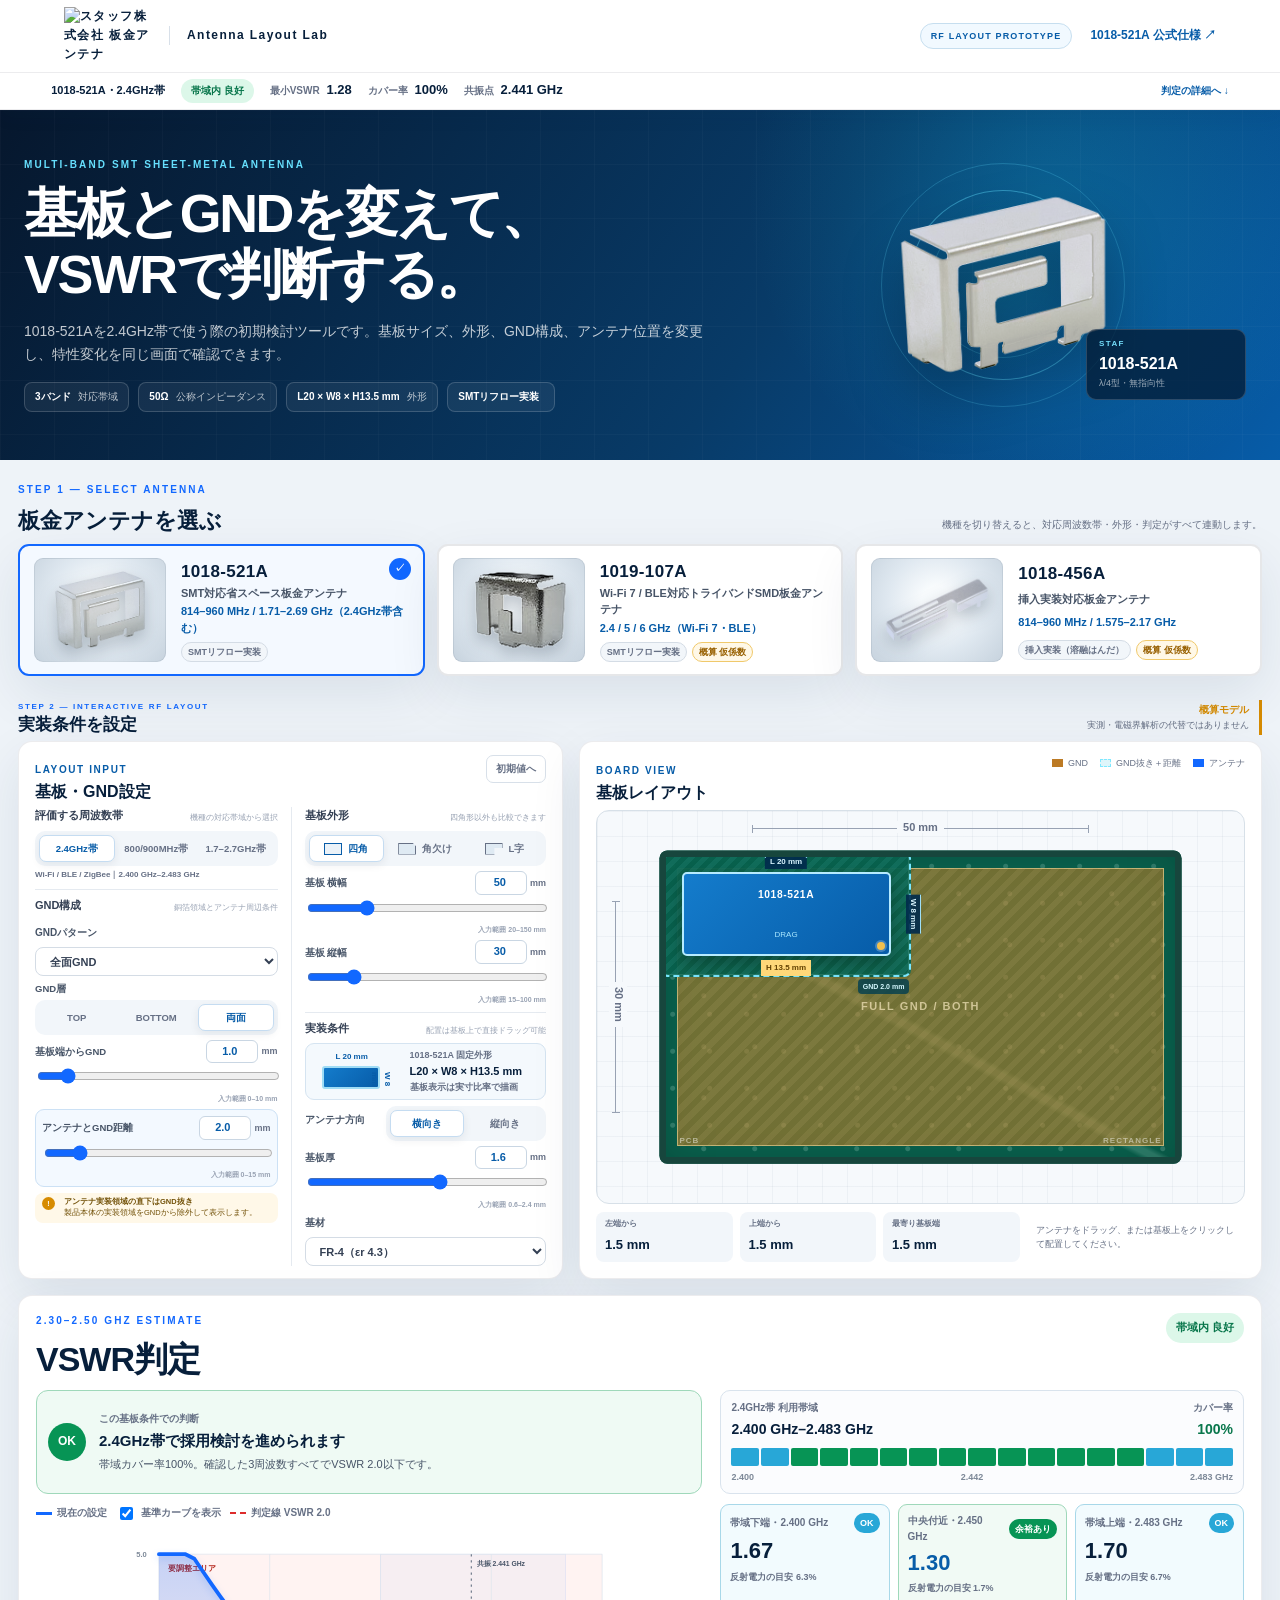
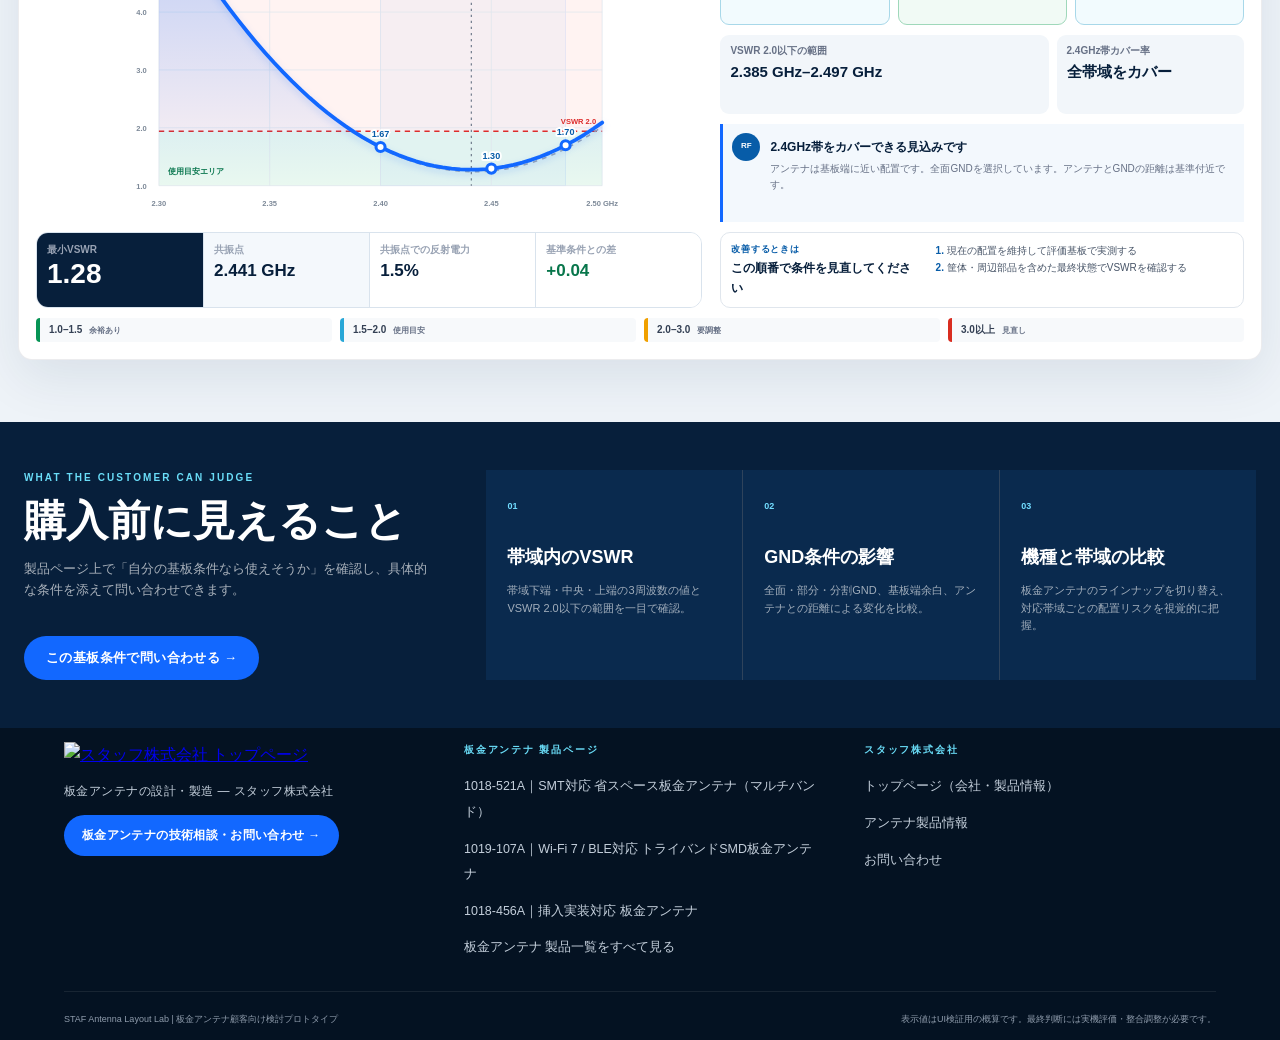
==== index.html @ b52bb272 "Initial commit: STAF Antenna Layout Lab 板金アンテナ顧客向けVSWR検討プロトタイプ（静的HTML/CSS/JS）。 基板・GND・配置条件に連動するVSWR概" ====
<!doctype html>
<html lang="ja">
<head>
  <meta charset="utf-8">
  <meta name="viewport" content="width=device-width, initial-scale=1">
  <meta name="description" content="スタッフ株式会社の板金アンテナを基板・GND・配置条件から検討する顧客向けWebプロトタイプ">
  <title>STAF Antenna Layout Lab | 板金アンテナ使用可否検討ツール</title>
  <link rel="preconnect" href="https://www.staf.co.jp">
  <link rel="stylesheet" href="styles.css?v=260615-1">
</head>
<body>
  <header class="topbar">
    <a class="brand" href="https://www.staf.co.jp/" target="_blank" rel="noopener">
      <img src="https://www.staf.co.jp/dcms_media/image/logo.png" alt="スタッフ株式会社 板金アンテナ">
      <span>Antenna Layout Lab</span>
    </a>
    <div class="topbar-actions">
      <span class="prototype-badge">RF LAYOUT PROTOTYPE</span>
      <a class="text-link" id="officialLink" href="https://www.staf.co.jp/product/antenna/1018-521.html" target="_blank" rel="noopener">1018-521A 公式仕様 ↗</a>
    </div>
  </header>

  <div class="result-ticker">
    <button class="ticker-inner" id="resultTicker" type="button" aria-label="VSWR判定の詳細へ移動">
      <span class="ticker-model" id="tickerModel">1018-521A・2.4GHz帯</span>
      <span class="ticker-pill" id="tickerPill">帯域内 良好</span>
      <span class="ticker-item">最小VSWR <b id="tickerMinV">–</b></span>
      <span class="ticker-item">カバー率 <b id="tickerCov">–</b></span>
      <span class="ticker-item">共振点 <b id="tickerF0">–</b></span>
      <span class="ticker-jump">判定の詳細へ ↓</span>
    </button>
  </div>

  <main>
    <section class="product-hero">
      <div class="hero-copy">
        <p class="eyebrow" id="heroCategory">MULTI-BAND SMT SHEET-METAL ANTENNA</p>
        <h1>基板とGNDを変えて、<br>VSWRで判断する。</h1>
        <p class="hero-lead" id="heroLead">
          板金アンテナを自社基板で使う際の初期検討ツールです。
          基板サイズ、外形、GND構成、アンテナ位置を変更し、特性変化を同じ画面で確認できます。
        </p>
        <div class="hero-specs" id="heroSpecs"></div>
      </div>
      <div class="product-visual">
        <div class="frequency-ring" aria-hidden="true">
          <span id="ringValue">2.4</span>
          <small id="ringUnit">GHz</small>
        </div>
        <img id="heroImage" src="https://www.staf.co.jp/dcms_media/image/241111_1018-521A_%E8%83%8C%E6%99%AF%E6%8A%9C%E3%81%8D.png" alt="板金アンテナ製品画像">
        <div class="product-caption">
          <span>STAF</span>
          <strong id="captionModel">1018-521A</strong>
          <small id="captionForm">λ/4型・無指向性</small>
        </div>
      </div>
    </section>

    <section class="lab-section">
      <div class="model-select-block">
        <div class="model-select-heading">
          <div>
            <p class="eyebrow">STEP 1 — SELECT ANTENNA</p>
            <h2>板金アンテナを選ぶ</h2>
          </div>
          <p class="model-select-note">機種を切り替えると、対応周波数帯・外形・判定がすべて連動します。</p>
        </div>
        <div class="model-cards" id="modelCards"></div>
      </div>

      <div class="lab-heading">
        <div>
          <p class="eyebrow">STEP 2 — INTERACTIVE RF LAYOUT</p>
          <h2>実装条件を設定</h2>
        </div>
        <div class="model-note">
          <strong>概算モデル</strong>
          <span>実測・電磁界解析の代替ではありません</span>
        </div>
      </div>

      <div class="lab-grid">
        <aside class="settings-panel">
          <div class="panel-title">
            <div>
              <span>LAYOUT INPUT</span>
              <h3>基板・GND設定</h3>
            </div>
            <button class="reset-button" id="resetButton" type="button">初期値へ</button>
          </div>

          <div class="settings-cols">
          <div class="settings-col">
          <section class="setting-group">
            <div class="setting-label">
              <span>評価する周波数帯</span>
              <small>機種の対応帯域から選択</small>
            </div>
            <div class="band-options" id="bandSelect"></div>
            <p class="band-use" id="bandUse"></p>
          </section>

          <section class="setting-group">
            <div class="setting-label">
              <span>GND構成</span>
              <small>銅箔領域とアンテナ周辺条件</small>
            </div>

            <div class="range-pair">
              <label class="select-field">
                <span>GNDパターン</span>
                <select id="gndMode">
                  <option value="full">全面GND</option>
                  <option value="partial">部分GND</option>
                  <option value="split">分割GND</option>
                </select>
              </label>

              <div class="gnd-layer-field">
                <span>GND層</span>
                <div class="segmented">
                  <label><input type="radio" name="gndLayer" value="top"><span>TOP</span></label>
                  <label><input type="radio" name="gndLayer" value="bottom"><span>BOTTOM</span></label>
                  <label><input type="radio" name="gndLayer" value="both" checked><span>両面</span></label>
                </div>
              </div>
            </div>

            <div class="range-pair">
              <label class="range-field">
                <span>基板端からGND <span class="num-box"><input id="gndEdgeNum" type="number" min="0" max="10" step="0.5" value="1.0"><i>mm</i></span></span>
                <input id="gndEdge" type="range" min="0" max="10" step="0.5" value="1">
                <small class="range-limits">入力範囲 0–10 mm</small>
              </label>

              <label class="range-field emphasized">
                <span>アンテナとGND距離 <span class="num-box"><input id="gndGapNum" type="number" min="0" max="15" step="0.5" value="2.0"><i>mm</i></span></span>
                <input id="gndGap" type="range" min="0" max="15" step="0.5" value="2">
                <small class="range-limits">入力範囲 0–15 mm</small>
              </label>
            </div>

            <div class="fixed-rule">
              <span class="rule-mark">!</span>
              <p><b>アンテナ実装領域の直下はGND抜き</b><br>製品本体の実装領域をGNDから除外して表示します。</p>
            </div>
          </section>
          </div>

          <div class="settings-col">
          <section class="setting-group">
            <div class="setting-label">
              <span>基板外形</span>
              <small>四角形以外も比較できます</small>
            </div>
            <div class="shape-options">
              <label>
                <input type="radio" name="boardShape" value="rectangle" checked>
                <span><i class="shape-icon rectangle"></i>四角</span>
              </label>
              <label>
                <input type="radio" name="boardShape" value="chamfer">
                <span><i class="shape-icon chamfer"></i>角欠け</span>
              </label>
              <label>
                <input type="radio" name="boardShape" value="lshape">
                <span><i class="shape-icon lshape"></i>L字</span>
              </label>
            </div>

            <div class="range-pair">
              <label class="range-field">
                <span>基板 横幅 <span class="num-box"><input id="boardWidthNum" type="number" min="20" max="150" step="1" value="50"><i>mm</i></span></span>
                <input id="boardWidth" type="range" min="20" max="150" step="1" value="50">
                <small class="range-limits">入力範囲 20–150 mm</small>
              </label>
              <label class="range-field">
                <span>基板 縦幅 <span class="num-box"><input id="boardHeightNum" type="number" min="15" max="100" step="1" value="30"><i>mm</i></span></span>
                <input id="boardHeight" type="range" min="15" max="100" step="1" value="30">
                <small class="range-limits">入力範囲 15–100 mm</small>
              </label>
            </div>
          </section>

          <section class="setting-group">
            <div class="setting-label">
              <span>実装条件</span>
              <small>配置は基板上で直接ドラッグ可能</small>
            </div>

            <div class="antenna-size-card">
              <div class="size-sketch">
                <span class="size-length" id="sizeLengthLabel">L 20 mm</span>
                <i id="sizeSketchBody"></i>
                <span class="size-width" id="sizeWidthLabel">W 8 mm</span>
              </div>
              <div>
                <span id="antennaCardKicker">1018-521A 固定外形</span>
                <strong id="antennaCardDims">L20 × W8 × H13.5 mm</strong>
                <small id="antennaCardNote">基板表示は実寸比率で描画</small>
              </div>
            </div>

            <div class="control-row">
              <span>アンテナ方向</span>
              <div class="segmented compact">
                <label><input type="radio" name="orientation" value="0" checked><span>横向き</span></label>
                <label><input type="radio" name="orientation" value="90"><span>縦向き</span></label>
              </div>
            </div>

            <div class="range-pair">
              <label class="range-field">
                <span>基板厚 <span class="num-box"><input id="thicknessNum" type="number" min="0.6" max="2.4" step="0.2" value="1.6"><i>mm</i></span></span>
                <input id="thickness" type="range" min="0.6" max="2.4" step="0.2" value="1.6">
                <small class="range-limits">入力範囲 0.6–2.4 mm</small>
              </label>

              <label class="select-field">
                <span>基材</span>
                <select id="material">
                  <option value="fr4">FR-4（εr 4.3）</option>
                  <option value="lowloss">低損失材（εr 3.5）</option>
                  <option value="highk">高誘電率材（εr 4.8）</option>
                </select>
              </label>
            </div>
          </section>
          </div>
          </div>
        </aside>

        <section class="board-panel">
          <div class="board-panel-header">
            <div>
              <span class="panel-kicker">BOARD VIEW</span>
              <h3>基板レイアウト</h3>
            </div>
            <div class="view-legend">
              <span><i class="legend-gnd"></i>GND</span>
              <span><i class="legend-keepout"></i>GND抜き＋距離</span>
              <span><i class="legend-ant"></i>アンテナ</span>
            </div>
          </div>

          <div class="pcb-canvas" id="pcbCanvas">
            <div class="dimension dimension-width">
              <span id="widthDimension">50 mm</span>
            </div>
            <div class="dimension dimension-height">
              <span id="heightDimension">30 mm</span>
            </div>
            <div class="pcb-board shape-rectangle" id="pcbBoard">
              <div class="pcb-traces" aria-hidden="true"></div>
              <div class="gnd-plane mode-full" id="gndPlane">
                <span>GND / BOTH LAYERS</span>
              </div>
              <div class="antenna-keepout" id="antennaKeepout">
                <span id="gapLabel">GND 2.0 mm</span>
              </div>
              <button class="sheet-antenna" id="antennaBlock" type="button" aria-label="板金アンテナ。ドラッグして配置を変更できます">
                <span class="antenna-body" id="antennaBodyLabel">1018-521A</span>
                <i class="feed-pin"></i>
                <small>DRAG</small>
                <span class="antenna-dimension dimension-l" id="antennaLengthLabel">L 20 mm</span>
                <span class="antenna-dimension dimension-w" id="antennaWidthLabel">W 8 mm</span>
                <span class="antenna-height-label" id="antennaHeightLabel">H 13.5 mm</span>
              </button>
              <span class="board-origin">PCB</span>
              <span class="board-shape-label" id="boardShapeLabel">RECTANGLE</span>
            </div>
          </div>

          <div class="position-readout">
            <div>
              <span>左端から</span>
              <strong id="positionX">2.5 mm</strong>
            </div>
            <div>
              <span>上端から</span>
              <strong id="positionY">2.0 mm</strong>
            </div>
            <div>
              <span>最寄り基板端</span>
              <strong id="nearestEdge">2.0 mm</strong>
            </div>
            <p>アンテナをドラッグ、または基板上をクリックして配置してください。</p>
          </div>
        </section>

        <section class="vswr-panel">
          <div class="vswr-header">
            <div>
              <p class="eyebrow" id="chartRangeEyebrow">2.30–2.50 GHZ ESTIMATE</p>
              <h2>VSWR判定</h2>
            </div>
            <span class="status-pill" id="riskPill">良好</span>
          </div>

          <div class="customer-verdict good" id="customerVerdict">
            <span class="verdict-icon" id="verdictIcon">OK</span>
            <div>
              <span class="verdict-label">この基板条件での判断</span>
              <strong id="verdictTitle">採用検討を進められます</strong>
              <p id="verdictSummary">帯域全体でVSWR 2.0以下となる見込みです。</p>
            </div>
          </div>

          <div class="decision-scale" aria-label="VSWRの判断目安">
            <div class="ideal"><strong>1.0–1.5</strong><span>余裕あり</span></div>
            <div class="pass"><strong>1.5–2.0</strong><span>使用目安</span></div>
            <div class="adjust"><strong>2.0–3.0</strong><span>要調整</span></div>
            <div class="poor"><strong>3.0以上</strong><span>見直し</span></div>
          </div>

          <div class="vswr-hero-metric">
            <div>
              <span>最小VSWR</span>
              <strong id="minVswr">1.28</strong>
            </div>
            <div class="resonance">
              <span>共振点</span>
              <strong id="resonanceFrequency">2.442 GHz</strong>
            </div>
            <div class="reflected">
              <span>共振点での反射電力</span>
              <strong id="reflectedPower">1.5%</strong>
            </div>
            <div class="baseline-delta">
              <span>基準条件との差</span>
              <strong id="baselineDelta">+0.04</strong>
            </div>
          </div>

          <div class="chart-block">
          <div class="chart-key">
            <span><i class="current-curve"></i>現在の設定</span>
            <label><input id="showBaseline" type="checkbox" checked>基準カーブを表示</label>
            <span><i class="limit-line"></i>判定線 VSWR 2.0</span>
          </div>

          <svg class="vswr-chart" id="vswrChart" viewBox="0 0 700 390" role="img" aria-label="選択した周波数帯のVSWR概算グラフ">
            <defs>
              <linearGradient id="vswrFill" x1="0" y1="0" x2="0" y2="1">
                <stop offset="0%" stop-color="#1268ff" stop-opacity=".24"/>
                <stop offset="100%" stop-color="#1268ff" stop-opacity="0"/>
              </linearGradient>
            </defs>
            <rect class="fail-zone" x="72" y="36" width="586" height="234"></rect>
            <rect class="pass-zone" x="72" y="270" width="586" height="72"></rect>
            <rect class="wifi-band-zone" id="wifiBandZone" x="365" y="36" width="244" height="306"></rect>
            <g class="chart-grid" id="chartGrid"></g>
            <line class="threshold-line" x1="72" y1="270" x2="658" y2="270"></line>
            <text class="threshold-label" x="650" y="260" text-anchor="end">VSWR 2.0</text>
            <text class="zone-label fail-label" x="84" y="58">要調整エリア</text>
            <text class="zone-label pass-label" x="84" y="327">使用目安エリア</text>
            <line id="resonanceLine" class="resonance-line" x1="0" y1="36" x2="0" y2="342"></line>
            <text id="resonanceChartLabel" class="resonance-chart-label" x="0" y="52">共振点</text>
            <path id="baselinePath" class="baseline-path"></path>
            <path id="vswrArea" class="vswr-area"></path>
            <path id="vswrPath" class="vswr-path"></path>
            <g id="chartPoints"></g>
            <g id="chartPointLabels"></g>
            <g id="axisLabels"></g>
          </svg>
          </div>

          <div class="band-coverage-visual">
            <div class="band-coverage-heading">
              <div>
                <span id="bandRangeKicker">利用帯域</span>
                <strong id="bandRangeText">2.400–2.4835 GHz</strong>
              </div>
              <div class="coverage-score">
                <span>カバー率</span>
                <strong id="bandCoverage">100%</strong>
              </div>
            </div>
            <div class="band-segments" id="bandSegments" aria-label="周波数別VSWR判定"></div>
            <div class="band-axis">
              <span id="bandAxisStart">2.400</span>
              <span id="bandAxisMid">2.442</span>
              <span id="bandAxisEnd">2.4835 GHz</span>
            </div>
          </div>

          <div class="frequency-cards">
            <article id="cardF0">
              <div class="frequency-card-heading">
                <span id="freqLabelF0">帯域下端・2.400 GHz</span>
                <b id="judgmentF0">OK</b>
              </div>
              <strong id="vswrF0">1.55</strong>
              <small id="reflectionF0">反射電力 4.7%</small>
            </article>
            <article class="primary" id="cardF1">
              <div class="frequency-card-heading">
                <span id="freqLabelF1">中央付近・2.450 GHz</span>
                <b id="judgmentF1">OK</b>
              </div>
              <strong id="vswrF1">1.32</strong>
              <small id="reflectionF1">反射電力 1.8%</small>
            </article>
            <article id="cardF2">
              <div class="frequency-card-heading">
                <span id="freqLabelF2">帯域上端・2.4835 GHz</span>
                <b id="judgmentF2">OK</b>
              </div>
              <strong id="vswrF2">1.70</strong>
              <small id="reflectionF2">反射電力 6.7%</small>
            </article>
          </div>

          <div class="bandwidth-row">
            <div>
              <span>VSWR 2.0以下の範囲</span>
              <strong id="passBandwidth">2.392–2.492 GHz</strong>
            </div>
            <div>
              <span id="coverageBandName">帯域カバー率</span>
              <strong id="coverageStatement">全帯域をカバー</strong>
            </div>
          </div>

          <div class="rf-diagnosis">
            <span class="diagnosis-icon">RF</span>
            <div>
              <strong id="diagnosisTitle">選択帯域をカバーできる見込みです</strong>
              <p id="diagnosisText">アンテナが基板端にあり、GND距離も基準値に近いため、初期配置として良好です。</p>
            </div>
          </div>

          <div class="improvement-panel">
            <div>
              <span class="improvement-kicker">改善するときは</span>
              <strong>この順番で条件を見直してください</strong>
            </div>
            <ol id="improvementList">
              <li>アンテナを基板端へ移動</li>
              <li>GNDを全面・両面へ変更</li>
              <li>アンテナとGNDの距離を2mm前後へ調整</li>
            </ol>
          </div>
        </section>
      </div>
    </section>

    <section class="technical-section">
      <div class="technical-copy">
        <p class="eyebrow">WHAT THE CUSTOMER CAN JUDGE</p>
        <h2>購入前に見えること</h2>
        <p>製品ページ上で「自分の基板条件なら使えそうか」を確認し、具体的な条件を添えて問い合わせできます。</p>
        <a class="technical-cta" href="https://www.staf.co.jp/contact.html" target="_blank" rel="noopener">この基板条件で問い合わせる →</a>
      </div>
      <div class="technical-grid">
        <article>
          <span>01</span>
          <h3>帯域内のVSWR</h3>
          <p>帯域下端・中央・上端の3周波数の値とVSWR 2.0以下の範囲を一目で確認。</p>
        </article>
        <article>
          <span>02</span>
          <h3>GND条件の影響</h3>
          <p>全面・部分・分割GND、基板端余白、アンテナとの距離による変化を比較。</p>
        </article>
        <article>
          <span>03</span>
          <h3>機種と帯域の比較</h3>
          <p>板金アンテナのラインナップを切り替え、対応帯域ごとの配置リスクを視覚的に把握。</p>
        </article>
      </div>
    </section>
  </main>

  <footer class="site-footer">
    <nav class="footer-nav" aria-label="スタッフ株式会社の関連ページ">
      <div class="footer-col footer-brand-col">
        <a class="footer-logo" href="https://www.staf.co.jp/" target="_blank" rel="noopener">
          <img src="https://www.staf.co.jp/dcms_media/image/logo.png" alt="スタッフ株式会社 トップページ">
        </a>
        <p class="footer-tagline">板金アンテナの設計・製造 — スタッフ株式会社</p>
        <a class="footer-cta" href="https://www.staf.co.jp/contact.html" target="_blank" rel="noopener">板金アンテナの技術相談・お問い合わせ →</a>
      </div>

      <div class="footer-col">
        <span class="footer-heading">板金アンテナ 製品ページ</span>
        <ul class="footer-links">
          <li><a href="https://www.staf.co.jp/product/antenna/1018-521.html" target="_blank" rel="noopener">1018-521A｜SMT対応 省スペース板金アンテナ（マルチバンド）</a></li>
          <li><a href="https://www.staf.co.jp/product/antenna/1019-107A.html" target="_blank" rel="noopener">1019-107A｜Wi-Fi 7 / BLE対応 トライバンドSMD板金アンテナ</a></li>
          <li><a href="https://www.staf.co.jp/product/antenna/1018-456.html" target="_blank" rel="noopener">1018-456A｜挿入実装対応 板金アンテナ</a></li>
          <li><a href="https://www.staf.co.jp/product/antenna/" target="_blank" rel="noopener">板金アンテナ 製品一覧をすべて見る</a></li>
        </ul>
      </div>

      <div class="footer-col">
        <span class="footer-heading">スタッフ株式会社</span>
        <ul class="footer-links">
          <li><a href="https://www.staf.co.jp/" target="_blank" rel="noopener">トップページ（会社・製品情報）</a></li>
          <li><a href="https://www.staf.co.jp/product/antenna/" target="_blank" rel="noopener">アンテナ製品情報</a></li>
          <li><a href="https://www.staf.co.jp/contact.html" target="_blank" rel="noopener">お問い合わせ</a></li>
        </ul>
      </div>
    </nav>

    <div class="footer-base">
      <p>STAF Antenna Layout Lab | 板金アンテナ顧客向け検討プロトタイプ</p>
      <p>表示値はUI検証用の概算です。最終判断には実機評価・整合調整が必要です。</p>
    </div>
  </footer>

  <script src="antenna-data.js?v=260612-14"></script>
  <script src="app.js?v=260612-14"></script>
</body>
</html>
---- styles.css ----
:root {
  --ink: #101828;
  --muted: #667085;
  --line: #d8e0e9;
  --soft: #f2f6fa;
  --paper: #ffffff;
  --blue: #075ca8;
  --blue-bright: #1268ff;
  --cyan: #17b9d4;
  --navy: #071f3b;
  --red: #dd2c2c;
  --green: #119b63;
  --amber: #d68b00;
  --copper: #bc7a24;
  --shadow: 0 18px 52px rgba(13, 44, 78, .09);
}

* {
  box-sizing: border-box;
}

html {
  scroll-behavior: smooth;
}

body {
  margin: 0;
  color: var(--ink);
  background: #eef3f8;
  font-family: "Noto Sans JP", "Yu Gothic UI", "Yu Gothic", "Hiragino Kaku Gothic ProN", sans-serif;
  line-height: 1.6;
}

button,
input,
select {
  font: inherit;
}

button,
label,
select,
input[type="range"] {
  cursor: pointer;
}

.topbar {
  min-height: 72px;
  padding: 11px clamp(20px, 5vw, 72px);
  display: flex;
  align-items: center;
  justify-content: space-between;
  gap: 24px;
  background: rgba(255, 255, 255, .96);
  border-bottom: 1px solid rgba(16, 24, 40, .08);
  position: sticky;
  top: 0;
  z-index: 40;
  backdrop-filter: blur(13px);
}

.brand {
  display: flex;
  align-items: center;
  gap: 17px;
  color: var(--navy);
  font-size: 12px;
  font-weight: 900;
  letter-spacing: .12em;
  text-decoration: none;
}

.brand img {
  width: 100px;
}

.brand span {
  padding-left: 17px;
  border-left: 1px solid var(--line);
}

.topbar-actions {
  display: flex;
  align-items: center;
  gap: 18px;
}

.prototype-badge {
  padding: 5px 10px;
  border: 1px solid #c6deef;
  border-radius: 999px;
  color: var(--blue);
  background: #f1f9ff;
  font-size: 9px;
  font-weight: 900;
  letter-spacing: .13em;
}

.text-link {
  color: var(--blue);
  font-size: 12px;
  font-weight: 900;
  text-decoration: none;
}

main {
  overflow: hidden;
}

.eyebrow {
  margin: 0 0 10px;
  color: var(--blue-bright);
  font-size: 10px;
  font-weight: 900;
  letter-spacing: .21em;
}

.product-hero {
  min-height: 430px;
  padding: 64px max(24px, calc((100vw - 1400px) / 2));
  display: grid;
  grid-template-columns: minmax(0, 1.15fr) minmax(360px, .85fr);
  align-items: center;
  gap: 60px;
  color: white;
  background:
    radial-gradient(circle at 82% 25%, rgba(21, 186, 219, .24), transparent 28%),
    linear-gradient(125deg, #06172d, #083b68 60%, #075ca8);
  position: relative;
}

.product-hero::after {
  content: "";
  position: absolute;
  inset: 0;
  opacity: .12;
  background-image:
    linear-gradient(rgba(255,255,255,.2) 1px, transparent 1px),
    linear-gradient(90deg, rgba(255,255,255,.2) 1px, transparent 1px);
  background-size: 54px 54px;
  pointer-events: none;
}

.hero-copy,
.product-visual {
  position: relative;
  z-index: 1;
}

.product-hero .eyebrow {
  color: #66dffd;
}

.product-hero h1 {
  margin: 0;
  font-size: clamp(42px, 4.7vw, 68px);
  line-height: 1.14;
  letter-spacing: -.045em;
}

.hero-lead {
  max-width: 720px;
  margin: 22px 0 0;
  color: rgba(255,255,255,.76);
  font-size: 16px;
}

.hero-specs {
  margin-top: 27px;
  display: flex;
  flex-wrap: wrap;
  gap: 9px;
}

.hero-specs span {
  padding: 8px 12px;
  border: 1px solid rgba(255,255,255,.17);
  border-radius: 8px;
  color: rgba(255,255,255,.72);
  background: rgba(255,255,255,.06);
  font-size: 10px;
}

.hero-specs b {
  margin-right: 5px;
  color: white;
}

.product-visual {
  min-height: 300px;
  display: grid;
  place-items: center;
}

.product-visual img {
  width: min(88%, 420px);
  max-height: 250px;
  object-fit: contain;
  filter: drop-shadow(0 26px 28px rgba(0,0,0,.28));
  position: relative;
  z-index: 2;
}

.frequency-ring {
  width: 235px;
  height: 235px;
  display: grid;
  place-content: center;
  border: 1px solid rgba(98, 224, 255, .42);
  border-radius: 50%;
  color: white;
  background: radial-gradient(circle, rgba(21,185,212,.15), transparent 65%);
  position: absolute;
}

.frequency-ring::before,
.frequency-ring::after {
  content: "";
  position: absolute;
  border: 1px solid rgba(98, 224, 255, .22);
  border-radius: 50%;
}

.frequency-ring::before { inset: 25px; }
.frequency-ring::after { inset: -36px; }

.frequency-ring span {
  font-size: 44px;
  font-weight: 900;
  line-height: 1;
}

.frequency-ring small {
  color: #7be4ff;
  font-size: 12px;
  font-weight: 900;
  letter-spacing: .18em;
  text-align: center;
}

.product-caption {
  min-width: 160px;
  padding: 11px 15px;
  display: flex;
  flex-direction: column;
  border: 1px solid rgba(255,255,255,.16);
  border-radius: 10px;
  background: rgba(3, 24, 48, .72);
  position: absolute;
  right: 2%;
  bottom: 0;
  z-index: 3;
}

.product-caption span {
  color: #74ddfa;
  font-size: 8px;
  font-weight: 900;
  letter-spacing: .18em;
}

.product-caption strong {
  font-size: 16px;
}

.product-caption small {
  color: rgba(255,255,255,.6);
  font-size: 9px;
}

.lab-section {
  padding: 62px max(18px, calc((100vw - 1480px) / 2)) 90px;
}

.lab-heading {
  margin-bottom: 24px;
  display: flex;
  align-items: flex-end;
  justify-content: space-between;
  gap: 24px;
}

.lab-heading h2 {
  margin: 0;
  color: var(--navy);
  font-size: clamp(30px, 3vw, 44px);
  line-height: 1.15;
}

.model-note {
  padding: 7px 13px;
  display: flex;
  flex-direction: column;
  align-items: flex-end;
  border-right: 3px solid var(--amber);
}

.model-note strong {
  color: var(--amber);
  font-size: 10px;
}

.model-note span {
  color: var(--muted);
  font-size: 9px;
}

.lab-grid {
  display: grid;
  grid-template-columns: 330px minmax(500px, 1.08fr) minmax(470px, .92fr);
  gap: 18px;
  align-items: start;
}

.lab-grid > * {
  min-width: 0;
}

.settings-panel,
.board-panel,
.vswr-panel {
  min-width: 0;
  border: 1px solid rgba(16, 24, 40, .08);
  border-radius: 18px;
  background: white;
  box-shadow: var(--shadow);
}

.settings-panel {
  padding: 23px;
}

.panel-title,
.board-panel-header,
.vswr-header {
  display: flex;
  align-items: flex-start;
  justify-content: space-between;
  gap: 16px;
}

.panel-title span,
.panel-kicker {
  color: var(--blue);
  font-size: 8px;
  font-weight: 900;
  letter-spacing: .16em;
}

.panel-title h3,
.board-panel-header h3,
.vswr-header h2 {
  margin: 2px 0 0;
  color: var(--navy);
  line-height: 1.2;
}

.panel-title h3,
.board-panel-header h3 {
  font-size: 20px;
}

.reset-button {
  padding: 6px 9px;
  border: 1px solid var(--line);
  border-radius: 7px;
  color: var(--muted);
  background: white;
  font-size: 9px;
  font-weight: 900;
}

.setting-group {
  margin-top: 23px;
  padding-top: 21px;
  border-top: 1px solid #e5eaf0;
}

.setting-label {
  margin-bottom: 12px;
  display: flex;
  align-items: flex-end;
  justify-content: space-between;
  gap: 10px;
}

.setting-label > span {
  color: #344054;
  font-size: 12px;
  font-weight: 900;
}

.setting-label small {
  color: #98a2b3;
  font-size: 8px;
}

.shape-options,
.segmented {
  padding: 4px;
  display: grid;
  grid-template-columns: repeat(3, 1fr);
  gap: 4px;
  border-radius: 10px;
  background: var(--soft);
}

.shape-options input,
.segmented input {
  position: absolute;
  opacity: 0;
  pointer-events: none;
}

.shape-options label > span,
.segmented label > span {
  min-height: 39px;
  padding: 6px;
  display: flex;
  align-items: center;
  justify-content: center;
  gap: 6px;
  border: 1px solid transparent;
  border-radius: 7px;
  color: #667085;
  font-size: 9px;
  font-weight: 900;
}

.shape-options input:checked + span,
.segmented input:checked + span {
  border-color: #c5dcf1;
  color: var(--blue);
  background: white;
  box-shadow: 0 3px 10px rgba(16,24,40,.07);
}

.shape-icon {
  width: 18px;
  height: 12px;
  display: inline-block;
  border: 1px solid currentColor;
  background: rgba(7,92,168,.08);
}

.shape-icon.chamfer {
  clip-path: polygon(0 0, 78% 0, 100% 32%, 100% 100%, 0 100%);
}

.shape-icon.lshape {
  clip-path: polygon(0 0, 100% 0, 100% 45%, 55% 45%, 55% 100%, 0 100%);
}

.range-pair {
  display: grid;
  grid-template-columns: 1fr 1fr;
  gap: 13px;
}

.range-field,
.select-field {
  margin-top: 15px;
  display: block;
}

.range-field > span,
.select-field > span,
.control-row > span {
  margin-bottom: 6px;
  display: flex;
  align-items: center;
  justify-content: space-between;
  color: #475467;
  font-size: 9px;
  font-weight: 800;
}

.range-field output {
  color: var(--blue);
  font-weight: 900;
}

input[type="range"] {
  width: 100%;
  accent-color: var(--blue-bright);
}

.select-field select {
  width: 100%;
  min-height: 40px;
  padding: 0 10px;
  border: 1px solid #d4dce5;
  border-radius: 8px;
  color: #344054;
  background: white;
  font-size: 10px;
  font-weight: 700;
}

.segmented {
  margin-top: 12px;
}

.segmented.compact {
  width: 160px;
  margin: 0;
  grid-template-columns: 1fr 1fr;
}

.emphasized {
  padding: 11px;
  border: 1px solid #cce1f5;
  border-radius: 9px;
  background: #f3f9ff;
}

.fixed-rule {
  margin-top: 13px;
  padding: 10px;
  display: flex;
  gap: 9px;
  border-radius: 8px;
  background: #fff8e8;
}

.rule-mark {
  width: 19px;
  height: 19px;
  display: grid;
  place-items: center;
  border-radius: 50%;
  color: white;
  background: var(--amber);
  font-size: 10px;
  font-weight: 900;
  flex: 0 0 auto;
}

.fixed-rule p {
  margin: 0;
  color: #725108;
  font-size: 8px;
  line-height: 1.5;
}

.control-row {
  display: flex;
  align-items: center;
  justify-content: space-between;
  gap: 10px;
}

.antenna-size-card {
  margin-bottom: 14px;
  padding: 11px;
  display: grid;
  grid-template-columns: 84px 1fr;
  align-items: center;
  gap: 12px;
  border: 1px solid #d5e4f1;
  border-radius: 9px;
  background: #f4f9fd;
}

.antenna-size-card > div:last-child {
  min-width: 0;
}

.antenna-size-card > div:last-child span,
.antenna-size-card > div:last-child small {
  display: block;
  color: var(--muted);
  font-size: 7px;
  font-weight: 800;
}

.antenna-size-card strong {
  display: block;
  color: var(--navy);
  font-size: 11px;
}

.size-sketch {
  width: 76px;
  height: 52px;
  position: relative;
}

.size-sketch i {
  width: 58px;
  height: 23px;
  display: block;
  border: 2px solid #9fdcf5;
  border-radius: 3px;
  background: linear-gradient(135deg, #147ccc, #075ca8);
  position: absolute;
  left: 8px;
  top: 15px;
}

.size-length,
.size-width {
  color: var(--blue);
  font-size: 6px;
  font-weight: 900;
  position: absolute;
}

.size-length {
  left: 22px;
  top: 0;
}

.size-width {
  right: -3px;
  top: 21px;
  writing-mode: vertical-rl;
}

.board-panel {
  padding: 24px;
}

.view-legend {
  display: flex;
  gap: 12px;
  color: var(--muted);
  font-size: 8px;
  white-space: nowrap;
}

.view-legend span {
  display: flex;
  align-items: center;
  gap: 5px;
}

.view-legend i {
  width: 11px;
  height: 8px;
  display: inline-block;
}

.legend-gnd { background: var(--copper); }
.legend-keepout { border: 1px dashed #7ee8ff; background: rgba(34,187,220,.15); }
.legend-ant { background: var(--blue-bright); }

.pcb-canvas {
  width: 100%;
  min-width: 0;
  min-height: 520px;
  margin-top: 16px;
  display: grid;
  place-items: center;
  border: 1px solid #d7e0e8;
  border-radius: 13px;
  background:
    linear-gradient(rgba(8, 45, 77, .04) 1px, transparent 1px),
    linear-gradient(90deg, rgba(8, 45, 77, .04) 1px, transparent 1px),
    #f6f9fc;
  background-size: 25px 25px;
  position: relative;
  overflow: hidden;
}

.pcb-board {
  width: 560px;
  height: 336px;
  min-width: 0;
  min-height: 0;
  max-width: none;
  justify-self: center;
  border: 7px solid #17463d;
  background: #09624e;
  box-shadow: 0 20px 40px rgba(8,45,50,.22), inset 0 0 35px rgba(0,0,0,.18);
  position: relative;
  overflow: hidden;
  touch-action: none;
  transition: clip-path .2s ease;
}

.shape-rectangle {
  clip-path: inset(0 round 8px);
}

.shape-chamfer {
  clip-path: polygon(0 0, 87% 0, 100% 18%, 100% 100%, 0 100%);
}

.shape-lshape {
  clip-path: polygon(0 0, 100% 0, 100% 47%, 62% 47%, 62% 100%, 0 100%);
}

.pcb-traces {
  position: absolute;
  inset: 0;
  opacity: .19;
  background:
    radial-gradient(circle at 18% 25%, #d3f5e7 0 2px, transparent 3px),
    radial-gradient(circle at 74% 72%, #d3f5e7 0 2px, transparent 3px),
    linear-gradient(28deg, transparent 44%, #b7e9d7 45% 46%, transparent 47%);
  background-size: 37px 37px, 51px 51px, 100% 100%;
  pointer-events: none;
}

.gnd-plane {
  display: grid;
  place-items: center;
  border: 1px solid rgba(255,230,164,.55);
  color: rgba(255,240,200,.65);
  background:
    repeating-linear-gradient(135deg, rgba(255,226,164,.08) 0 6px, transparent 6px 12px),
    rgba(188,122,36,.58);
  position: absolute;
  z-index: 1;
  pointer-events: none;
}

.gnd-plane span {
  font-size: 9px;
  font-weight: 900;
  letter-spacing: .14em;
}

.gnd-plane.mode-partial {
  right: 34% !important;
}

.gnd-plane.mode-split {
  background:
    linear-gradient(90deg, rgba(188,122,36,.65) 0 44%, transparent 44% 56%, rgba(188,122,36,.65) 56% 100%),
    repeating-linear-gradient(135deg, rgba(255,226,164,.08) 0 6px, transparent 6px 12px);
}

.antenna-keepout {
  border: 2px dashed #79e7ff;
  border-radius: 7px;
  background:
    repeating-linear-gradient(135deg, rgba(121,231,255,.08) 0 5px, transparent 5px 10px),
    rgba(9, 98, 78, .96);
  box-shadow: inset 0 0 0 1px rgba(213,248,255,.12);
  position: absolute;
  z-index: 3;
  pointer-events: none;
}

.antenna-keepout span {
  padding: 2px 5px;
  border-radius: 4px;
  color: #d5f8ff;
  background: rgba(0,63,81,.8);
  font-size: 7px;
  font-weight: 900;
  position: absolute;
  right: 0;
  bottom: -19px;
}

.sheet-antenna {
  min-width: 54px;
  min-height: 30px;
  padding: 0;
  display: grid;
  place-items: center;
  border: 2px solid #b6ebff;
  border-radius: 5px;
  color: white;
  background: linear-gradient(135deg, #147ccc, #075ca8);
  box-shadow: 0 8px 18px rgba(0,0,0,.28);
  position: absolute;
  left: 5%;
  top: 7%;
  z-index: 6;
  user-select: none;
}

.sheet-antenna.vertical .antenna-body {
  writing-mode: vertical-rl;
}

.antenna-body {
  font-size: clamp(7px, .7vw, 10px);
  font-weight: 900;
  letter-spacing: .06em;
}

.sheet-antenna small {
  color: #a9e7ff;
  font-size: 6px;
}

.antenna-dimension,
.antenna-height-label {
  color: #d8f5ff;
  background: rgba(0, 43, 77, .9);
  font-size: 7px;
  font-weight: 900;
  line-height: 1;
  white-space: nowrap;
  position: absolute;
  pointer-events: none;
}

.dimension-l {
  padding: 3px 5px;
  left: 50%;
  top: -20px;
  transform: translateX(-50%);
  border-top: 1px solid #9edff8;
}

.dimension-l::before,
.dimension-l::after {
  content: "";
  width: 1px;
  height: 6px;
  background: #9edff8;
  position: absolute;
  top: -3px;
}

.dimension-l::before { left: 0; }
.dimension-l::after { right: 0; }

.dimension-w {
  padding: 4px 3px;
  right: -32px;
  top: 50%;
  transform: translateY(-50%);
  border-right: 1px solid #9edff8;
  writing-mode: vertical-rl;
}

.antenna-height-label {
  padding: 4px 5px;
  left: 50%;
  bottom: -22px;
  transform: translateX(-50%);
  color: #624100;
  background: #ffd879;
}

.sheet-antenna.vertical .dimension-l {
  left: -22px;
  top: 50%;
  transform: translateY(-50%);
  border-top: 0;
  border-left: 1px solid #9edff8;
  writing-mode: vertical-rl;
}

.sheet-antenna.vertical .dimension-w {
  right: auto;
  left: 50%;
  top: -20px;
  transform: translateX(-50%);
  border-right: 0;
  border-top: 1px solid #9edff8;
  writing-mode: horizontal-tb;
}

.feed-pin {
  width: 8px;
  height: 8px;
  border-radius: 50%;
  background: #f2c04e;
  box-shadow: 0 0 0 2px rgba(255,255,255,.24);
  position: absolute;
  right: 4px;
  bottom: 4px;
}

.board-origin,
.board-shape-label {
  color: rgba(255,255,255,.48);
  font-size: 8px;
  font-weight: 900;
  letter-spacing: .13em;
  position: absolute;
  z-index: 2;
}

.board-origin {
  left: 13px;
  bottom: 9px;
}

.board-shape-label {
  right: 13px;
  bottom: 9px;
}

.dimension {
  color: #667085;
  font-size: 9px;
  font-weight: 900;
  position: absolute;
}

.dimension::before,
.dimension::after {
  content: "";
  position: absolute;
  background: #98a2b3;
}

.dimension-width {
  width: 52%;
  height: 18px;
  top: 17px;
  left: 24%;
  border-top: 1px solid #98a2b3;
  text-align: center;
}

.dimension-width::before,
.dimension-width::after {
  width: 1px;
  height: 8px;
  top: -4px;
}

.dimension-width::before { left: 0; }
.dimension-width::after { right: 0; }

.dimension-width span {
  padding: 0 6px;
  background: #f6f9fc;
  position: relative;
  top: -10px;
}

.dimension-height {
  height: 54%;
  width: 18px;
  left: 18px;
  top: 23%;
  border-left: 1px solid #98a2b3;
}

.dimension-height::before,
.dimension-height::after {
  width: 8px;
  height: 1px;
  left: -4px;
}

.dimension-height::before { top: 0; }
.dimension-height::after { bottom: 0; }

.dimension-height span {
  padding: 5px 0;
  background: #f6f9fc;
  writing-mode: vertical-rl;
  position: relative;
  left: -7px;
  top: 38%;
}

.position-readout {
  margin-top: 14px;
  display: grid;
  grid-template-columns: repeat(3, 1fr) minmax(180px, 1.6fr);
  gap: 7px;
}

.position-readout > div {
  padding: 10px;
  border-radius: 8px;
  background: var(--soft);
}

.position-readout span {
  display: block;
  color: var(--muted);
  font-size: 7px;
  font-weight: 800;
}

.position-readout strong {
  color: var(--navy);
  font-size: 12px;
}

.position-readout p {
  margin: 0;
  padding: 9px 11px;
  display: flex;
  align-items: center;
  color: var(--muted);
  font-size: 8px;
}

.vswr-panel {
  padding: 25px;
}

.vswr-header h2 {
  font-size: 34px;
  letter-spacing: -.03em;
}

.status-pill {
  padding: 6px 10px;
  border-radius: 999px;
  color: #08764b;
  background: #dcf7e9;
  font-size: 9px;
  font-weight: 900;
}

.status-pill.caution {
  color: #986000;
  background: #fff0c7;
}

.status-pill.risk {
  color: #b42318;
  background: #fee4e2;
}

.customer-verdict {
  margin-top: 18px;
  padding: 16px;
  display: flex;
  align-items: center;
  gap: 13px;
  border: 1px solid;
  border-radius: 12px;
}

.customer-verdict.good {
  border-color: #9fd8ba;
  background: #effaf4;
}

.customer-verdict.caution {
  border-color: #f0c96b;
  background: #fff8e7;
}

.customer-verdict.risk {
  border-color: #f2a7a2;
  background: #fff2f1;
}

.verdict-icon {
  width: 46px;
  height: 46px;
  display: grid;
  place-items: center;
  border-radius: 50%;
  color: white;
  background: #079455;
  font-size: 14px;
  font-weight: 900;
  flex: 0 0 auto;
}

.customer-verdict.caution .verdict-icon {
  background: #dc9200;
}

.customer-verdict.risk .verdict-icon {
  background: var(--red);
  font-size: 23px;
}

.verdict-label {
  display: block;
  color: #667085;
  font-size: 8px;
  font-weight: 900;
}

.customer-verdict strong {
  display: block;
  margin-top: 2px;
  color: var(--navy);
  font-size: 14px;
}

.customer-verdict p {
  margin: 3px 0 0;
  color: #475467;
  font-size: 9px;
  line-height: 1.5;
}

.decision-scale {
  margin-top: 10px;
  display: grid;
  grid-template-columns: repeat(4, 1fr);
  gap: 4px;
}

.decision-scale > div {
  min-width: 0;
  padding: 7px 8px;
  border-top: 4px solid;
  border-radius: 5px;
  background: #f7f9fb;
}

.decision-scale strong,
.decision-scale span {
  display: block;
}

.decision-scale strong {
  color: #344054;
  font-size: 9px;
}

.decision-scale span {
  margin-top: 1px;
  color: #667085;
  font-size: 7px;
  font-weight: 800;
}

.decision-scale .ideal { border-color: #079455; }
.decision-scale .pass { border-color: #28a7d7; }
.decision-scale .adjust { border-color: #f0a000; }
.decision-scale .poor { border-color: #d92d20; }

.vswr-hero-metric {
  margin-top: 18px;
  display: grid;
  grid-template-columns: 1fr 1fr;
  border: 1px solid #d9e3ed;
  border-radius: 12px;
  overflow: hidden;
}

.vswr-hero-metric > div {
  padding: 14px 17px;
}

.vswr-hero-metric > div:first-child {
  background: var(--navy);
}

.vswr-hero-metric .resonance {
  background: #f4f8fc;
}

.vswr-hero-metric .reflected,
.vswr-hero-metric .baseline-delta {
  border-top: 1px solid #d9e3ed;
  background: white;
}

.vswr-hero-metric .reflected {
  border-right: 1px solid #d9e3ed;
}

.vswr-hero-metric span {
  display: block;
  color: #98a2b3;
  font-size: 8px;
  font-weight: 900;
}

.vswr-hero-metric strong {
  color: white;
  font-size: 36px;
  line-height: 1.15;
}

.vswr-hero-metric .resonance strong {
  color: var(--navy);
  font-size: 24px;
}

.vswr-hero-metric .reflected strong,
.vswr-hero-metric .baseline-delta strong {
  color: var(--navy);
  font-size: 22px;
}

.vswr-hero-metric .baseline-delta strong.delta-good { color: #08764b; }
.vswr-hero-metric .baseline-delta strong.delta-caution { color: #b26b00; }
.vswr-hero-metric .baseline-delta strong.delta-risk { color: #b42318; }

.chart-key {
  margin: 17px 0 4px;
  display: flex;
  flex-wrap: wrap;
  align-items: center;
  gap: 12px;
  color: var(--muted);
  font-size: 8px;
  font-weight: 800;
}

.chart-key span,
.chart-key label {
  display: flex;
  align-items: center;
  gap: 5px;
}

.chart-key i {
  width: 16px;
  display: inline-block;
}

.current-curve {
  height: 3px;
  background: var(--blue-bright);
}

.limit-line {
  height: 0;
  border-top: 2px dashed var(--red);
}

.vswr-chart {
  width: 100%;
  height: auto;
  overflow: visible;
}

.pass-zone {
  fill: #e9f8f0;
}

.fail-zone {
  fill: #fff3f2;
}

.wifi-band-zone {
  fill: rgba(18,104,255,.035);
  stroke: rgba(18,104,255,.1);
  stroke-width: 1;
}

.chart-grid line {
  stroke: #dfe6ee;
  stroke-width: 1;
}

#axisLabels text {
  fill: #7d8998;
  font-size: 10px;
  font-weight: 800;
}

.threshold-line {
  stroke: var(--red);
  stroke-width: 2;
  stroke-dasharray: 7 6;
}

.threshold-label {
  fill: var(--red);
  font-size: 10px;
  font-weight: 900;
}

.zone-label {
  font-size: 10px;
  font-weight: 900;
}

.fail-label {
  fill: #b42318;
}

.pass-label {
  fill: #08764b;
}

.resonance-line {
  stroke: #697586;
  stroke-width: 1.5;
  stroke-dasharray: 3 5;
}

.resonance-chart-label {
  fill: #475467;
  font-size: 9px;
  font-weight: 900;
}

.baseline-path {
  fill: none;
  stroke: #9aa6b5;
  stroke-width: 2;
  stroke-dasharray: 6 7;
}

.vswr-area {
  fill: url(#vswrFill);
}

.vswr-path {
  fill: none;
  stroke: var(--blue-bright);
  stroke-width: 5;
  stroke-linecap: round;
  stroke-linejoin: round;
  filter: drop-shadow(0 4px 5px rgba(18,104,255,.2));
}

#chartPoints circle {
  fill: white;
  stroke: var(--blue-bright);
  stroke-width: 4;
}

#chartPoints circle.fail-point {
  stroke: var(--red);
}

#chartPointLabels text {
  paint-order: stroke;
  stroke: white;
  stroke-width: 5px;
  stroke-linejoin: round;
  fill: var(--blue);
  font-size: 12px;
  font-weight: 900;
}

#chartPointLabels text.fail-label-value {
  fill: var(--red);
}

.band-coverage-visual {
  margin-top: 7px;
  padding: 13px;
  border: 1px solid #d9e3ed;
  border-radius: 10px;
  background: #fbfcfe;
}

.band-coverage-heading {
  display: flex;
  align-items: flex-end;
  justify-content: space-between;
  gap: 15px;
}

.band-coverage-heading span {
  display: block;
  color: var(--muted);
  font-size: 8px;
  font-weight: 900;
}

.band-coverage-heading strong {
  color: var(--navy);
  font-size: 12px;
}

.coverage-score {
  text-align: right;
}

.coverage-score strong {
  color: #08764b;
  font-size: 20px;
}

.coverage-score strong.coverage-caution {
  color: #b26b00;
}

.coverage-score strong.coverage-risk {
  color: #b42318;
}

.band-segments {
  height: 23px;
  margin-top: 9px;
  display: grid;
  grid-template-columns: repeat(17, 1fr);
  gap: 2px;
}

.band-segments span {
  border-radius: 2px;
}

.band-segments .ideal { background: #079455; }
.band-segments .pass { background: #28a7d7; }
.band-segments .adjust { background: #f0a000; }
.band-segments .poor { background: #d92d20; }

.band-axis {
  margin-top: 4px;
  display: flex;
  justify-content: space-between;
  color: #7d8998;
  font-size: 7px;
  font-weight: 800;
}

.frequency-cards {
  margin-top: 6px;
  display: grid;
  grid-template-columns: repeat(3, 1fr);
  gap: 8px;
}

.frequency-cards article {
  padding: 10px 12px;
  border: 1px solid #dce3eb;
  border-radius: 9px;
  background: white;
}

.frequency-cards article.primary {
  border-color: #9fc9ef;
  background: #f1f8ff;
}

.frequency-cards article.ideal {
  border-color: #9fd8ba;
  background: #f1faf5;
}

.frequency-cards article.pass {
  border-color: #a8d8e9;
  background: #f2fbfe;
}

.frequency-cards article.adjust {
  border-color: #f0c96b;
  background: #fff9e9;
}

.frequency-cards article.poor {
  border-color: #f2a7a2;
  background: #fff3f2;
}

.frequency-card-heading {
  display: flex;
  align-items: center;
  justify-content: space-between;
  gap: 7px;
}

.frequency-card-heading b {
  padding: 3px 6px;
  border-radius: 999px;
  color: white;
  background: #28a7d7;
  font-size: 7px;
  white-space: nowrap;
}

.frequency-cards article.ideal b { background: #079455; }
.frequency-cards article.adjust b { background: #dc9200; }
.frequency-cards article.poor b { background: #d92d20; }

.frequency-cards span {
  display: block;
  color: var(--muted);
  font-size: 8px;
  font-weight: 900;
}

.frequency-cards strong {
  color: var(--navy);
  font-size: 21px;
}

.frequency-cards .primary strong {
  color: var(--blue);
}

.frequency-cards article.adjust > strong {
  color: #b26b00;
}

.frequency-cards article.poor > strong {
  color: #b42318;
}

.frequency-cards small {
  display: block;
  margin-top: 1px;
  color: #667085;
  font-size: 7px;
  font-weight: 800;
}

.bandwidth-row {
  margin-top: 9px;
  display: grid;
  grid-template-columns: 1.4fr .8fr;
  gap: 8px;
}

.bandwidth-row > div {
  padding: 10px 12px;
  border-radius: 9px;
  background: var(--soft);
}

.bandwidth-row span {
  display: block;
  color: var(--muted);
  font-size: 8px;
  font-weight: 800;
}

.bandwidth-row strong {
  color: var(--navy);
  font-size: 13px;
}

.rf-diagnosis {
  margin-top: 12px;
  padding: 12px;
  display: flex;
  gap: 10px;
  border-left: 3px solid var(--blue-bright);
  background: #f3f8fd;
}

.diagnosis-icon {
  width: 28px;
  height: 28px;
  display: grid;
  place-items: center;
  border-radius: 50%;
  color: white;
  background: var(--blue);
  font-size: 8px;
  font-weight: 900;
  flex: 0 0 auto;
}

.rf-diagnosis strong {
  color: var(--navy);
  font-size: 10px;
}

.rf-diagnosis p {
  margin: 3px 0 0;
  color: var(--muted);
  font-size: 8px;
  line-height: 1.55;
}

.improvement-panel {
  margin-top: 10px;
  padding: 13px;
  display: grid;
  grid-template-columns: .9fr 1.5fr;
  gap: 15px;
  border: 1px solid #e0e6ed;
  border-radius: 10px;
  background: #fff;
}

.improvement-kicker {
  display: block;
  color: var(--blue);
  font-size: 7px;
  font-weight: 900;
  letter-spacing: .08em;
}

.improvement-panel > div > strong {
  display: block;
  margin-top: 3px;
  color: var(--navy);
  font-size: 10px;
}

.improvement-panel ol {
  margin: 0;
  padding-left: 21px;
  color: #475467;
  font-size: 8px;
  line-height: 1.7;
}

.improvement-panel li::marker {
  color: var(--blue);
  font-weight: 900;
}

.technical-section {
  padding: 82px max(24px, calc((100vw - 1300px) / 2));
  display: grid;
  grid-template-columns: .7fr 1.3fr;
  gap: 70px;
  color: white;
  background: var(--navy);
}

.technical-copy .eyebrow {
  color: #6addf8;
}

.technical-copy h2 {
  margin: 0;
  font-size: clamp(31px, 4vw, 49px);
  line-height: 1.2;
}

.technical-copy > p:last-of-type {
  color: rgba(255,255,255,.65);
  font-size: 13px;
}

.technical-cta {
  display: inline-flex;
  align-items: center;
  margin-top: 22px;
  padding: 12px 22px;
  border-radius: 999px;
  background: var(--blue-bright);
  color: #fff;
  font-size: 13px;
  font-weight: 800;
  letter-spacing: .03em;
  text-decoration: none;
  transition: background .15s ease, transform .15s ease;
}

.technical-cta:hover {
  background: #2f7bff;
  transform: translateY(-1px);
}

.technical-grid {
  display: grid;
  grid-template-columns: repeat(3, 1fr);
  gap: 1px;
  background: rgba(255,255,255,.16);
}

.technical-grid article {
  min-height: 220px;
  padding: 27px;
  background: #0a2a4e;
}

.technical-grid span {
  color: #72ddff;
  font-size: 9px;
  font-weight: 900;
}

.technical-grid h3 {
  margin: 55px 0 10px;
  font-size: 18px;
}

.technical-grid p {
  margin: 0;
  color: rgba(255,255,255,.62);
  font-size: 11px;
}

.site-footer {
  padding: 50px clamp(20px, 5vw, 72px) 26px;
  display: flex;
  flex-direction: column;
  gap: 32px;
  color: #8f9cac;
  background: #041222;
}

.footer-nav {
  display: grid;
  grid-template-columns: repeat(auto-fit, minmax(230px, 1fr));
  gap: 36px 48px;
  align-items: start;
}

.footer-brand-col {
  display: flex;
  flex-direction: column;
  align-items: flex-start;
  gap: 14px;
}

.footer-logo img {
  width: 116px;
}

.footer-tagline {
  margin: 0;
  color: #c4cfdb;
  font-size: 12px;
  letter-spacing: .04em;
}

.footer-cta {
  display: inline-flex;
  align-items: center;
  padding: 11px 18px;
  border-radius: 999px;
  background: var(--blue-bright);
  color: #fff;
  font-size: 12px;
  font-weight: 800;
  letter-spacing: .03em;
  text-decoration: none;
  transition: background .15s ease;
}

.footer-cta:hover {
  background: #2f7bff;
}

.footer-heading {
  display: block;
  margin-bottom: 14px;
  color: #6addf8;
  font-size: 10px;
  font-weight: 900;
  letter-spacing: .18em;
  text-transform: uppercase;
}

.footer-links {
  margin: 0;
  padding: 0;
  list-style: none;
  display: flex;
  flex-direction: column;
  gap: 11px;
}

.footer-links a {
  color: #c4cfdb;
  font-size: 12.5px;
  line-height: 1.5;
  text-decoration: none;
  transition: color .15s ease;
}

.footer-links a:hover {
  color: #fff;
  text-decoration: underline;
}

.footer-base {
  display: flex;
  justify-content: space-between;
  gap: 20px;
  padding-top: 20px;
  border-top: 1px solid rgba(255,255,255,.08);
  font-size: 9px;
}

.footer-base p {
  margin: 0;
}

.model-select-block {
  margin-bottom: 38px;
}

.model-select-heading {
  margin-bottom: 18px;
  display: flex;
  align-items: flex-end;
  justify-content: space-between;
  gap: 24px;
}

.model-select-heading h2 {
  margin: 0;
  color: var(--navy);
  font-size: clamp(26px, 2.6vw, 38px);
  line-height: 1.15;
}

.model-select-note {
  max-width: 320px;
  margin: 0;
  color: var(--muted);
  font-size: 10px;
  text-align: right;
}

.model-cards {
  display: grid;
  grid-template-columns: repeat(3, 1fr);
  gap: 14px;
}

.model-card {
  padding: 16px 16px 14px;
  display: flex;
  flex-direction: column;
  align-items: flex-start;
  gap: 4px;
  border: 2px solid rgba(16, 24, 40, .1);
  border-radius: 14px;
  background: white;
  box-shadow: var(--shadow);
  text-align: left;
  position: relative;
  transition: border-color .15s ease, transform .15s ease;
}

.model-card:hover {
  border-color: #9cc4e8;
  transform: translateY(-2px);
}

.model-card.selected {
  border-color: var(--blue-bright);
  background: #f4f9ff;
}

.model-card-check {
  width: 22px;
  height: 22px;
  display: grid;
  place-items: center;
  border-radius: 50%;
  color: white;
  background: var(--blue-bright);
  font-size: 11px;
  font-weight: 900;
  position: absolute;
  top: 12px;
  right: 12px;
  opacity: 0;
  transform: scale(.6);
  transition: opacity .15s ease, transform .15s ease;
}

.model-card.selected .model-card-check {
  opacity: 1;
  transform: scale(1);
}

.model-card-visual {
  width: 100%;
  height: 96px;
  margin-bottom: 6px;
  display: grid;
  place-items: center;
  border-radius: 9px;
  background: linear-gradient(160deg, #f2f7fc, #e6eef7);
}

.model-card-visual img {
  max-width: 82%;
  max-height: 84px;
  object-fit: contain;
}

.model-card-id {
  color: var(--navy);
  font-size: 15px;
  font-weight: 900;
  letter-spacing: .02em;
}

.model-card-name {
  min-height: 26px;
  color: #475467;
  font-size: 9px;
  font-weight: 800;
  line-height: 1.45;
}

.model-card-bands {
  color: var(--blue);
  font-size: 9px;
  font-weight: 900;
}

.model-card-tags {
  margin-top: 6px;
  display: flex;
  flex-wrap: wrap;
  gap: 5px;
}

.model-tag {
  padding: 3px 8px;
  border: 1px solid #d4dce5;
  border-radius: 999px;
  color: var(--muted);
  background: var(--soft);
  font-size: 8px;
  font-style: normal;
  font-weight: 900;
}

.model-tag.preliminary {
  border-color: #f0c96b;
  color: #986000;
  background: #fff8e7;
}

.band-options {
  padding: 4px;
  display: grid;
  gap: 4px;
  border-radius: 10px;
  background: var(--soft);
}

.band-option {
  min-height: 39px;
  padding: 6px 4px;
  border: 1px solid transparent;
  border-radius: 7px;
  color: #667085;
  background: transparent;
  font-size: 9px;
  font-weight: 900;
}

.band-option.active {
  border-color: #c5dcf1;
  color: var(--blue);
  background: white;
  box-shadow: 0 3px 10px rgba(16,24,40,.07);
}

.band-use {
  margin: 8px 0 0;
  color: var(--muted);
  font-size: 8px;
  font-weight: 800;
}

/* Compact layout: keep every control while reducing vertical travel. */
.topbar {
  min-height: 58px;
  padding-top: 7px;
  padding-bottom: 7px;
}

.brand img {
  width: 88px;
}

.product-hero {
  min-height: 350px;
  padding-top: 42px;
  padding-bottom: 42px;
  gap: 42px;
}

.product-hero h1 {
  font-size: clamp(38px, 4.2vw, 58px);
}

.hero-lead {
  margin-top: 15px;
  font-size: 14px;
}

.hero-specs {
  margin-top: 17px;
}

.hero-specs span {
  padding: 6px 10px;
}

.product-visual {
  min-height: 230px;
}

.product-visual img {
  max-height: 195px;
}

.frequency-ring {
  width: 190px;
  height: 190px;
}

.frequency-ring::before {
  inset: 21px;
}

.frequency-ring::after {
  inset: -28px;
}

.product-caption {
  padding: 8px 12px;
}

.lab-section {
  padding-top: 40px;
  padding-bottom: 62px;
}

.model-select-block {
  margin-bottom: 24px;
}

.model-select-heading {
  margin-bottom: 11px;
}

.model-select-heading h2 {
  font-size: clamp(24px, 2.3vw, 33px);
}

.model-cards {
  gap: 10px;
}

.model-card {
  min-height: 108px;
  padding: 11px 12px;
  display: grid;
  grid-template-columns: 78px minmax(0, 1fr);
  grid-template-rows: auto auto auto auto;
  column-gap: 11px;
  row-gap: 1px;
  align-items: center;
  border-radius: 11px;
}

.model-card-visual {
  width: 78px;
  height: 78px;
  margin: 0;
  grid-column: 1;
  grid-row: 1 / 5;
}

.model-card-visual img {
  max-width: 88%;
  max-height: 62px;
}

.model-card-id,
.model-card-name,
.model-card-bands,
.model-card-tags {
  min-width: 0;
  grid-column: 2;
}

.model-card-name {
  min-height: 0;
}

.model-card-tags {
  margin-top: 3px;
}

.model-tag {
  padding: 2px 6px;
  font-size: 7px;
}

.lab-heading {
  margin-bottom: 15px;
}

.lab-heading h2 {
  font-size: clamp(27px, 2.6vw, 37px);
}

.lab-grid {
  grid-template-columns: 295px minmax(430px, 1.08fr) minmax(410px, .92fr);
  gap: 12px;
}

.settings-panel,
.board-panel,
.vswr-panel {
  border-radius: 14px;
}

.settings-panel,
.board-panel,
.vswr-panel {
  padding: 17px;
}

.setting-group {
  margin-top: 16px;
  padding-top: 14px;
}

.setting-label {
  margin-bottom: 8px;
}

.shape-options label > span,
.segmented label > span,
.band-option {
  min-height: 33px;
  padding-top: 4px;
  padding-bottom: 4px;
}

.range-pair {
  gap: 10px;
}

.range-field,
.select-field {
  margin-top: 10px;
}

.select-field select {
  min-height: 35px;
}

.segmented {
  margin-top: 8px;
}

.emphasized {
  padding: 8px;
}

.fixed-rule {
  margin-top: 9px;
  padding: 8px;
}

.antenna-size-card {
  margin-bottom: 10px;
  padding: 8px;
}

.pcb-canvas {
  min-height: 410px;
  margin-top: 11px;
}

.position-readout {
  margin-top: 9px;
}

.position-readout > div {
  padding: 8px;
}

.position-readout p {
  padding-top: 7px;
  padding-bottom: 7px;
}

.vswr-header h2 {
  font-size: 29px;
}

.customer-verdict {
  margin-top: 11px;
  padding: 11px;
}

.verdict-icon {
  width: 38px;
  height: 38px;
  font-size: 12px;
}

.customer-verdict strong {
  font-size: 12px;
}

.decision-scale {
  margin-top: 7px;
}

.decision-scale > div {
  padding: 5px 7px;
  border-top-width: 3px;
}

.vswr-hero-metric {
  margin-top: 11px;
  grid-template-columns: repeat(4, minmax(0, 1fr));
}

.vswr-hero-metric > div {
  min-width: 0;
  padding: 9px 10px;
}

.vswr-hero-metric > div + div {
  border-left: 1px solid #d9e3ed;
}

.vswr-hero-metric .reflected,
.vswr-hero-metric .baseline-delta {
  border-top: 0;
}

.vswr-hero-metric .reflected {
  border-right: 0;
}

.vswr-hero-metric strong {
  font-size: 28px;
}

.vswr-hero-metric .resonance strong,
.vswr-hero-metric .reflected strong,
.vswr-hero-metric .baseline-delta strong {
  font-size: 17px;
}

.chart-key {
  margin-top: 10px;
  gap: 9px;
}

.vswr-chart {
  max-height: 275px;
}

.band-coverage-visual {
  padding: 9px 10px;
}

.band-segments {
  height: 18px;
  margin-top: 6px;
}

.frequency-cards article {
  padding: 8px 9px;
}

.frequency-cards strong {
  font-size: 18px;
}

.bandwidth-row {
  margin-top: 7px;
}

.bandwidth-row > div {
  padding: 8px 10px;
}

.rf-diagnosis {
  margin-top: 8px;
  padding: 9px;
}

.improvement-panel {
  margin-top: 8px;
  padding: 9px 10px;
  gap: 10px;
}

.technical-section {
  padding-top: 48px;
  padding-bottom: 48px;
  gap: 48px;
}

.technical-copy h2 {
  font-size: clamp(29px, 3.4vw, 42px);
}

.technical-grid article {
  min-height: 155px;
  padding: 21px;
}

.technical-grid h3 {
  margin-top: 27px;
}

.site-footer {
  padding-top: 14px;
  padding-bottom: 14px;
}

@media (max-width: 1320px) {
  .lab-grid {
    grid-template-columns: 310px minmax(500px, 1fr);
  }

  .vswr-panel {
    grid-column: 1 / -1;
  }

  .vswr-chart {
    max-height: 430px;
  }
}

@media (max-width: 960px) {
  .product-hero {
    grid-template-columns: 1fr;
  }

  .lab-grid {
    width: 100%;
    min-width: 0;
    grid-template-columns: 1fr;
  }

  .settings-panel,
  .board-panel,
  .vswr-panel {
    width: 100%;
    grid-column: auto;
  }

  .model-cards {
    grid-template-columns: repeat(auto-fit, minmax(220px, 1fr));
  }

  .technical-section {
    grid-template-columns: 1fr;
  }
}

@media (max-width: 680px) {
  .topbar {
    min-height: 52px;
    padding: 7px 15px;
  }

  .brand img {
    width: 84px;
  }

  .brand span,
  .topbar-actions {
    display: none;
  }

  .product-hero {
    min-height: 0;
    padding: 36px 18px;
    gap: 24px;
  }

  .product-hero h1 {
    font-size: 36px;
  }

  .hero-lead {
    font-size: 13px;
  }

  .product-visual {
    min-height: 200px;
  }

  .lab-section {
    padding: 32px 10px 46px;
  }

  .lab-heading,
  .board-panel-header {
    flex-direction: column;
    align-items: flex-start;
  }

  .settings-panel,
  .board-panel,
  .vswr-panel {
    padding: 14px;
  }

  .range-pair {
    grid-template-columns: 1fr;
  }

  .pcb-canvas {
    min-height: 340px;
  }

  .pcb-board {
    max-width: none;
  }

  .view-legend {
    flex-wrap: wrap;
  }

  .position-readout {
    grid-template-columns: repeat(3, 1fr);
  }

  .position-readout p {
    grid-column: 1 / -1;
  }

  .frequency-cards,
  .technical-grid,
  .model-cards {
    grid-template-columns: 1fr;
  }

  .model-select-heading {
    flex-direction: column;
    align-items: flex-start;
  }

  .model-select-note {
    text-align: left;
  }

  .decision-scale {
    grid-template-columns: 1fr 1fr;
  }

  .vswr-hero-metric {
    grid-template-columns: 1fr 1fr;
  }

  .vswr-hero-metric .reflected,
  .vswr-hero-metric .baseline-delta,
  .vswr-hero-metric .resonance {
    border-top: 1px solid #d9e3ed;
  }

  .vswr-hero-metric .reflected {
    border-right: 0;
  }

  .vswr-hero-metric > div:nth-child(odd) {
    border-left: 0;
  }

  .improvement-panel {
    grid-template-columns: 1fr;
  }

  .bandwidth-row {
    grid-template-columns: 1fr;
  }

  .technical-section {
    padding: 42px 18px;
  }

  .technical-grid article {
    min-height: 160px;
  }

  .technical-grid h3 {
    margin-top: 25px;
  }

  .footer-base {
    flex-direction: column;
    gap: 8px;
  }
}

@media (prefers-reduced-motion: reduce) {
  *,
  *::before,
  *::after {
    scroll-behavior: auto !important;
    transition-duration: .01ms !important;
  }
}

/* Wide control row + full-width board/results layout. */
.lab-grid {
  grid-template-columns: minmax(0, 1fr);
  gap: 16px;
  align-items: start;
}

.settings-panel,
.board-panel,
.vswr-panel {
  width: 100%;
  grid-column: 1;
}

.settings-panel {
  padding: 20px 22px;
  display: grid;
  grid-template-columns: repeat(4, minmax(0, 1fr));
  column-gap: 0;
}

.settings-panel > .panel-title {
  grid-column: 1 / -1;
}

.settings-panel > .setting-group {
  min-width: 0;
  margin: 14px 0 0;
  padding: 14px 20px 0;
  border-top: 1px solid #e5eaf0;
}

.settings-panel > .setting-group:first-of-type {
  padding-left: 0;
}

.settings-panel > .setting-group:last-of-type {
  padding-right: 0;
}

.settings-panel > .setting-group + .setting-group {
  border-left: 1px solid #e5eaf0;
}

.panel-title span,
.panel-kicker {
  font-size: 10px;
}

.panel-title h3,
.board-panel-header h3 {
  font-size: 24px;
}

.reset-button {
  padding: 8px 12px;
  font-size: 11px;
}

.setting-label > span {
  font-size: 14px;
}

.setting-label small {
  font-size: 10px;
}

.shape-options label > span,
.segmented label > span,
.band-option {
  font-size: 11px;
}

.range-field > span,
.select-field > span,
.control-row > span {
  font-size: 11px;
}

.range-field output {
  font-size: 12px;
}

.select-field select {
  font-size: 12px;
}

.band-use {
  font-size: 10px;
}

.fixed-rule p {
  font-size: 10px;
}

.antenna-size-card > div:last-child span,
.antenna-size-card > div:last-child small {
  font-size: 9px;
}

.antenna-size-card strong {
  font-size: 13px;
}

.size-length,
.size-width {
  font-size: 8px;
}

.view-legend {
  font-size: 10px;
}

.pcb-canvas {
  min-height: 480px;
}

.dimension {
  font-size: 11px;
}

.antenna-body {
  font-size: clamp(9px, .8vw, 12px);
}

.sheet-antenna small,
.antenna-dimension,
.antenna-height-label {
  font-size: 8px;
}

.gnd-plane span {
  font-size: 11px;
}

.position-readout span {
  font-size: 9px;
}

.position-readout strong {
  font-size: 15px;
}

.position-readout p {
  font-size: 10px;
}

.vswr-panel {
  display: grid;
  grid-template-columns: minmax(0, 1.12fr) minmax(420px, .88fr);
  grid-template-areas:
    "header header"
    "verdict coverage"
    "scale frequency"
    "metrics bandwidth"
    "key diagnosis"
    "chart improvement";
  gap: 10px 18px;
  align-items: stretch;
}

.vswr-header {
  grid-area: header;
}

.customer-verdict {
  grid-area: verdict;
  margin-top: 0;
}

.decision-scale {
  grid-area: scale;
  margin-top: 0;
}

.vswr-hero-metric {
  grid-area: metrics;
  margin-top: 0;
}

.chart-key {
  grid-area: key;
  margin: 0;
}

.vswr-chart {
  grid-area: chart;
  max-height: 330px;
}

.band-coverage-visual {
  grid-area: coverage;
  margin-top: 0;
}

.frequency-cards {
  grid-area: frequency;
  margin-top: 0;
}

.bandwidth-row {
  grid-area: bandwidth;
  margin-top: 0;
}

.rf-diagnosis {
  grid-area: diagnosis;
  margin-top: 0;
}

.improvement-panel {
  grid-area: improvement;
  margin-top: 0;
}

.vswr-header h2 {
  font-size: 34px;
}

.status-pill {
  font-size: 11px;
}

.verdict-label {
  font-size: 10px;
}

.customer-verdict strong {
  font-size: 15px;
}

.customer-verdict p {
  font-size: 11px;
}

.decision-scale strong {
  font-size: 11px;
}

.decision-scale span {
  font-size: 9px;
}

.vswr-hero-metric span,
.chart-key {
  font-size: 10px;
}

.band-coverage-heading span,
.frequency-cards span,
.bandwidth-row span {
  font-size: 10px;
}

.band-coverage-heading strong {
  font-size: 14px;
}

.band-axis {
  font-size: 9px;
}

.frequency-card-heading b,
.frequency-cards small {
  font-size: 9px;
}

.frequency-cards strong {
  font-size: 22px;
}

.bandwidth-row strong {
  font-size: 15px;
}

.rf-diagnosis strong,
.improvement-panel > div > strong {
  font-size: 12px;
}

.rf-diagnosis p,
.improvement-panel ol {
  font-size: 10px;
}

.improvement-kicker {
  font-size: 9px;
}

.model-card-name,
.model-card-bands {
  font-size: 10px;
}

.model-tag {
  font-size: 9px;
}

@media (max-width: 1040px) {
  .settings-panel {
    grid-template-columns: 1fr 1fr;
  }

  .settings-panel > .setting-group:first-of-type {
    grid-column: auto;
    padding-right: 20px;
  }

  .settings-panel > .setting-group:nth-of-type(2) {
    padding-right: 0;
  }

  .settings-panel > .setting-group:nth-of-type(3) {
    padding-left: 0;
    border-left: 0;
  }

  .vswr-panel {
    grid-template-columns: minmax(0, 1fr);
    grid-template-areas:
      "header"
      "verdict"
      "scale"
      "metrics"
      "key"
      "chart"
      "coverage"
      "frequency"
      "bandwidth"
      "diagnosis"
      "improvement";
  }
}

@media (max-width: 680px) {
  .settings-panel {
    display: block;
  }

  .settings-panel > .setting-group {
    padding: 14px 0 0;
    border-left: 0 !important;
  }

  .pcb-canvas {
    min-height: 360px;
  }

  .panel-title h3,
  .board-panel-header h3 {
    font-size: 21px;
  }

  .setting-label > span {
    font-size: 13px;
  }

  .vswr-hero-metric span {
    font-size: 9px;
  }
}

/* Larger product imagery and a shorter three-column settings layout. */
.model-cards {
  gap: 12px;
}

.model-card {
  min-height: 132px;
  grid-template-columns: 132px minmax(0, 1fr);
  column-gap: 15px;
  padding: 12px 14px;
}

.model-card-visual {
  width: 132px;
  height: 104px;
  overflow: hidden;
  border: 1px solid rgba(7, 31, 59, .08);
  background:
    radial-gradient(circle at 50% 42%, #f8fbfd 0 18%, #dfe8f0 56%, #c7d3de 100%);
}

.model-card-visual img {
  width: 100%;
  height: 100%;
  max-width: none;
  max-height: none;
  object-fit: contain;
  filter: saturate(.45) contrast(1.12) brightness(1.02)
    drop-shadow(0 7px 8px rgba(24, 42, 60, .26));
  transform: scale(1.55);
  mix-blend-mode: multiply;
}

.model-card[data-antenna-id="1018-521A"] .model-card-visual img {
  transform: scale(2.25);
}

.model-card[data-antenna-id="1019-107A"] .model-card-visual img {
  transform: scale(2.45);
}

.model-card[data-antenna-id="1018-456"] .model-card-visual img {
  transform: scale(1.45);
}

.model-card-id {
  font-size: 17px;
}

.model-card-name,
.model-card-bands {
  font-size: 11px;
}

.settings-panel {
  grid-template-columns: minmax(0, 1.3fr) minmax(225px, .65fr) minmax(0, 1.08fr);
  grid-template-rows: auto auto auto;
}

.settings-panel > .panel-title {
  grid-column: 1 / -1;
  grid-row: 1;
}

.settings-panel > .setting-group {
  margin-top: 14px;
}

.settings-panel > .setting-group:nth-of-type(1) {
  grid-column: 1;
  grid-row: 2;
  padding: 14px 20px 10px 0;
  border-left: 0;
}

.settings-panel > .setting-group:nth-of-type(2) {
  grid-column: 1;
  grid-row: 3;
  margin-top: 0;
  padding: 14px 20px 0 0;
  border-left: 0;
}

.settings-panel > .setting-group:nth-of-type(3) {
  grid-column: 2;
  grid-row: 2 / 4;
  padding: 14px 16px 0;
  border-left: 1px solid #e5eaf0;
}

.settings-panel > .setting-group:nth-of-type(4) {
  grid-column: 3;
  grid-row: 2 / 4;
  padding: 14px 0 0 20px;
  border-left: 1px solid #e5eaf0;
}

@media (max-width: 1040px) {
  .model-card {
    grid-template-columns: 112px minmax(0, 1fr);
  }

  .model-card-visual {
    width: 112px;
    height: 96px;
  }

  .settings-panel {
    grid-template-columns: 1fr 1fr;
    grid-template-rows: auto auto auto;
  }

  .settings-panel > .setting-group:nth-of-type(1) {
    grid-column: 1;
    grid-row: 2;
    padding-right: 20px;
  }

  .settings-panel > .setting-group:nth-of-type(2) {
    grid-column: 2;
    grid-row: 2;
    margin-top: 14px;
    padding: 14px 0 0 20px;
    border-left: 1px solid #e5eaf0;
  }

  .settings-panel > .setting-group:nth-of-type(3) {
    grid-column: 1;
    grid-row: 3;
    padding: 14px 20px 0 0;
    border-left: 0;
  }

  .settings-panel > .setting-group:nth-of-type(4) {
    grid-column: 2;
    grid-row: 3;
    padding-left: 20px;
  }
}

@media (max-width: 680px) {
  .model-card {
    min-height: 124px;
    grid-template-columns: 108px minmax(0, 1fr);
    column-gap: 11px;
    padding: 10px;
  }

  .model-card-visual {
    width: 108px;
    height: 96px;
  }

  .settings-panel {
    display: block;
  }

  .settings-panel > .setting-group:nth-of-type(n) {
    margin-top: 14px;
    padding: 14px 0 0;
    border-left: 0;
  }
}

/* ===== 判定サマリーバー（常時表示・トップバー直下に固定） ===== */
.result-ticker {
  position: sticky;
  top: 58px;
  z-index: 39;
  background: rgba(255, 255, 255, .97);
  border-bottom: 1px solid rgba(16, 24, 40, .08);
  backdrop-filter: blur(10px);
  box-shadow: 0 8px 18px rgba(13, 44, 78, .05);
}

.ticker-inner {
  width: 100%;
  padding: 8px clamp(16px, 4vw, 56px);
  display: flex;
  align-items: center;
  flex-wrap: wrap;
  gap: 6px 16px;
  border: 0;
  background: transparent;
  text-align: left;
  cursor: pointer;
}

.ticker-model {
  color: var(--navy);
  font-size: 11px;
  font-weight: 900;
  white-space: nowrap;
}

.ticker-pill {
  padding: 4px 10px;
  border-radius: 999px;
  color: #08764b;
  background: #dcf7e9;
  font-size: 10px;
  font-weight: 900;
  white-space: nowrap;
}

.ticker-pill.caution {
  color: #986000;
  background: #fff0c7;
}

.ticker-pill.risk {
  color: #b42318;
  background: #fee4e2;
}

.ticker-item {
  color: var(--muted);
  font-size: 10px;
  font-weight: 800;
  white-space: nowrap;
}

.ticker-item b {
  margin-left: 4px;
  color: var(--navy);
  font-size: 13px;
}

.ticker-jump {
  margin-left: auto;
  color: var(--blue);
  font-size: 10px;
  font-weight: 900;
  white-space: nowrap;
}

.vswr-panel {
  scroll-margin-top: 112px;
}

@media (max-width: 680px) {
  .result-ticker {
    top: 52px;
  }

  .ticker-inner {
    padding: 6px 15px;
    gap: 5px 10px;
  }

  .ticker-model,
  .ticker-jump {
    display: none;
  }
}

/* ===== 設定（左）＋基板レイアウト（右）の横並び配置 ===== */
.lab-grid {
  grid-template-columns: minmax(300px, 360px) minmax(0, 1fr);
  align-items: stretch;
}

.settings-panel {
  grid-column: 1;
  grid-row: 1;
  display: block;
  padding: 16px 18px 20px;
}

.board-panel {
  grid-column: 2;
  grid-row: 1;
  display: flex;
  flex-direction: column;
}

.pcb-canvas {
  flex: 1 1 auto;
}

.vswr-panel {
  grid-column: 1 / -1;
  grid-row: 2;
}

.settings-panel > .setting-group:nth-of-type(n) {
  grid-column: auto;
  grid-row: auto;
  margin: 13px 0 0;
  padding: 12px 0 0;
  border-left: 0;
}

/* 狭い設定列に合わせた文字・部品サイズ */
.panel-title h3,
.board-panel-header h3 {
  font-size: 19px;
}

.setting-label > span {
  font-size: 12px;
}

.setting-label small {
  font-size: 9px;
}

.range-field > span,
.select-field > span,
.control-row > span {
  font-size: 10px;
}

.select-field select {
  min-height: 32px;
  font-size: 11px;
}

.shape-options label > span,
.segmented label > span,
.band-option {
  min-height: 31px;
  font-size: 10px;
}

.range-pair {
  grid-template-columns: 1fr;
  gap: 8px;
}

/* 数値直接入力ボックス（上下限つき） */
.num-box {
  display: inline-flex;
  align-items: center;
  gap: 3px;
}

.num-box input {
  width: 62px;
  min-height: 26px;
  padding: 2px 5px;
  border: 1px solid #c9d6e3;
  border-radius: 6px;
  color: var(--blue);
  background: white;
  font-size: 12px;
  font-weight: 800;
  text-align: right;
}

.num-box input:focus {
  outline: 2px solid #9cc4e8;
  outline-offset: 0;
}

.num-box i {
  color: var(--muted);
  font-size: 9px;
  font-style: normal;
  font-weight: 800;
}

.range-limits {
  display: block;
  margin-top: 2px;
  color: #98a2b3;
  font-size: 8px;
  font-weight: 700;
  text-align: right;
}

@media (max-width: 1040px) {
  .lab-grid {
    grid-template-columns: 1fr;
  }

  .settings-panel,
  .board-panel {
    grid-column: auto;
    grid-row: auto;
  }

  .vswr-panel {
    grid-column: auto;
    grid-row: auto;
  }
}

/* ===== PC1画面に設定＋基板レイアウトを収めるコンパクト調整 ===== */
.result-ticker .ticker-inner {
  padding-top: 6px;
  padding-bottom: 6px;
}

.lab-section {
  padding-top: 22px;
}

.lab-heading {
  margin-bottom: 10px;
}

.lab-heading h2 {
  font-size: clamp(20px, 1.8vw, 26px);
}

.model-select-heading h2 {
  font-size: clamp(18px, 1.7vw, 24px);
}

/* --- 設定パネル：縦を圧縮 --- */
.settings-panel {
  padding: 13px 16px 16px;
}

.panel-title h3,
.board-panel-header h3 {
  font-size: 16px;
}

.reset-button {
  padding: 5px 9px;
  font-size: 10px;
}

.settings-panel > .setting-group:nth-of-type(n) {
  margin: 10px 0 0;
  padding: 9px 0 0;
}

.setting-label {
  margin-bottom: 6px;
}

.setting-label > span {
  font-size: 11px;
}

.setting-label small {
  font-size: 8px;
}

.shape-options label > span,
.segmented label > span,
.band-option {
  min-height: 27px;
  padding-top: 3px;
  padding-bottom: 3px;
  font-size: 9.5px;
}

.select-field select {
  min-height: 29px;
  font-size: 11px;
}

.range-field,
.select-field {
  margin-top: 7px;
}

.segmented {
  margin-top: 7px;
}

.band-use {
  margin-top: 5px;
  font-size: 9px;
}

.range-pair {
  grid-template-columns: 1fr 1fr;
  gap: 2px 10px;
}

.range-pair .range-field,
.range-pair .select-field {
  min-width: 0;
  margin-top: 7px;
}

.range-field > span {
  margin-bottom: 3px;
  font-size: 9.5px;
}

.num-box input {
  width: 52px;
  min-height: 22px;
  font-size: 11px;
}

.range-limits {
  margin-top: 1px;
  font-size: 7px;
}

.emphasized {
  padding: 6px;
}

.fixed-rule {
  margin-top: 8px;
  padding: 6px 8px;
}

.fixed-rule p {
  font-size: 8px;
}

.rule-mark {
  width: 15px;
  height: 15px;
  font-size: 8px;
}

.antenna-size-card {
  margin-bottom: 8px;
  padding: 6px 9px;
}

.antenna-size-card strong {
  font-size: 11px;
}

.control-row > span {
  font-size: 10px;
}

/* --- 基板パネル：描画領域と余白を抑える --- */
.board-panel {
  padding: 14px 16px 16px;
}

.view-legend {
  font-size: 9px;
}

.pcb-canvas {
  margin-top: 8px;
  min-height: 360px;
}

.position-readout {
  margin-top: 8px;
}

.position-readout > div {
  padding: 6px 9px;
}

.position-readout span {
  font-size: 8px;
}

.position-readout strong {
  font-size: 13px;
}

.position-readout p {
  padding: 5px 9px;
  font-size: 9px;
}

@media (max-width: 680px) {
  .range-pair {
    grid-template-columns: 1fr;
  }
}

/* GNDパターン／GND層の横並びと最終の高さ詰め */
.gnd-layer-field {
  min-width: 0;
  margin-top: 7px;
}

.gnd-layer-field > span {
  display: block;
  margin-bottom: 3px;
  color: #475467;
  font-size: 9.5px;
  font-weight: 800;
}

.gnd-layer-field .segmented {
  margin-top: 0;
}

.lab-heading {
  margin-bottom: 8px;
}

.lab-heading .eyebrow {
  margin-bottom: 2px;
}

.lab-heading h2 {
  font-size: clamp(18px, 1.6vw, 22px);
}

.settings-panel > .setting-group:nth-of-type(n) {
  margin-top: 8px;
  padding-top: 8px;
}

@media (max-width: 680px) {
  .gnd-layer-field {
    margin-top: 10px;
  }
}

/* ===== 13インチノートPCの1画面に収める：設定パネル2カラム化 ===== */
.lab-grid {
  grid-template-columns: minmax(470px, 545px) minmax(0, 1fr);
}

.lab-heading {
  margin-bottom: 6px;
}

.lab-heading .eyebrow {
  margin-bottom: 1px;
  font-size: 8px;
}

.lab-heading h2 {
  font-size: 17px;
}

.model-note {
  padding: 2px 10px;
}

.settings-cols {
  margin-top: 9px;
  display: grid;
  grid-template-columns: 1fr 1fr;
  align-items: start;
}

.settings-col {
  min-width: 0;
}

.settings-col:first-child {
  padding-right: 13px;
}

.settings-col:last-child {
  padding-left: 13px;
  border-left: 1px solid #e5eaf0;
}

.settings-col .setting-group {
  margin-top: 9px;
  padding-top: 8px;
  border-top: 1px solid #e5eaf0;
}

.settings-col .setting-group:first-child {
  margin-top: 0;
  padding-top: 0;
  border-top: 0;
}

.settings-col .range-pair {
  grid-template-columns: 1fr;
  gap: 0;
}

.antenna-size-card {
  margin-bottom: 6px;
  padding: 4px 8px;
}

@media (max-width: 1040px) {
  .settings-cols {
    grid-template-columns: 1fr;
  }

  .settings-col:first-child {
    padding-right: 0;
  }

  .settings-col:last-child {
    padding-left: 0;
    border-left: 0;
  }

  .settings-col .setting-group:first-child {
    margin-top: 9px;
    padding-top: 8px;
    border-top: 1px solid #e5eaf0;
  }
}

/* 13インチ向け最終詰め */
.settings-panel {
  padding-bottom: 12px;
}

.settings-cols {
  margin-top: 6px;
}

.settings-col .setting-group {
  margin-top: 7px;
  padding-top: 7px;
}

.range-field,
.select-field,
.gnd-layer-field,
.segmented {
  margin-top: 5px;
}

.range-pair .range-field,
.range-pair .select-field {
  margin-top: 5px;
}

.band-use {
  margin-top: 3px;
  font-size: 8px;
}

.fixed-rule {
  margin-top: 6px;
  padding: 4px 7px;
}

.fixed-rule p {
  font-size: 7.5px;
  line-height: 1.45;
}

.rule-mark {
  width: 13px;
  height: 13px;
  font-size: 7px;
}

.size-sketch {
  height: 42px;
}

.control-row {
  margin-top: 4px;
}

/* 狭い画面では1カラムに戻す（後勝ち補正） */
@media (max-width: 1040px) {
  .lab-grid {
    grid-template-columns: 1fr;
  }
}

/* ===== VSWR判定パネル：グラフを上段へ・判定目安をコンパクト化 ===== */
.vswr-panel {
  grid-template-columns: minmax(0, 1.12fr) minmax(420px, .88fr);
  grid-template-areas:
    "header header"
    "verdict coverage"
    "chartblock frequency"
    "chartblock bandwidth"
    "chartblock diagnosis"
    "metrics improvement"
    "scale scale";
  gap: 10px 18px;
}

.chart-block {
  grid-area: chartblock;
  min-width: 0;
  display: flex;
  flex-direction: column;
}

.chart-block .chart-key {
  margin: 0 0 4px;
}

.chart-block .vswr-chart {
  max-height: 295px;
}

/* 判定目安（1.0–1.5 余裕あり 等）を1行チップに */
.decision-scale {
  grid-area: scale;
  margin-top: 0;
  display: grid;
  grid-template-columns: repeat(4, 1fr);
  gap: 8px;
}

.decision-scale > div {
  min-height: 0;
  padding: 4px 9px;
  display: flex;
  align-items: baseline;
  gap: 7px;
  border-top: 0;
  border-left: 4px solid;
  border-radius: 4px;
}

.decision-scale strong {
  font-size: 10px;
}

.decision-scale span {
  margin-top: 0;
  font-size: 8px;
  white-space: nowrap;
}

@media (max-width: 1040px) {
  .vswr-panel {
    grid-template-columns: minmax(0, 1fr);
    grid-template-areas:
      "header"
      "verdict"
      "metrics"
      "chartblock"
      "coverage"
      "frequency"
      "bandwidth"
      "diagnosis"
      "improvement"
      "scale";
  }

  .decision-scale {
    grid-template-columns: 1fr 1fr;
  }
}

/* ===== 透過PNG化に伴う調整：旧・白余白前提のズームを解除 ===== */
.model-card .model-card-visual img,
.model-card[data-antenna-id="1018-521A"] .model-card-visual img,
.model-card[data-antenna-id="1019-107A"] .model-card-visual img,
.model-card[data-antenna-id="1018-456"] .model-card-visual img {
  width: auto;
  height: auto;
  max-width: 86%;
  max-height: 84%;
  transform: none;
}

/* 透過画像の切り欠きから装飾リングの文字が透けないよう、リングは円のみ表示 */
.frequency-ring span,
.frequency-ring small {
  display: none;
}
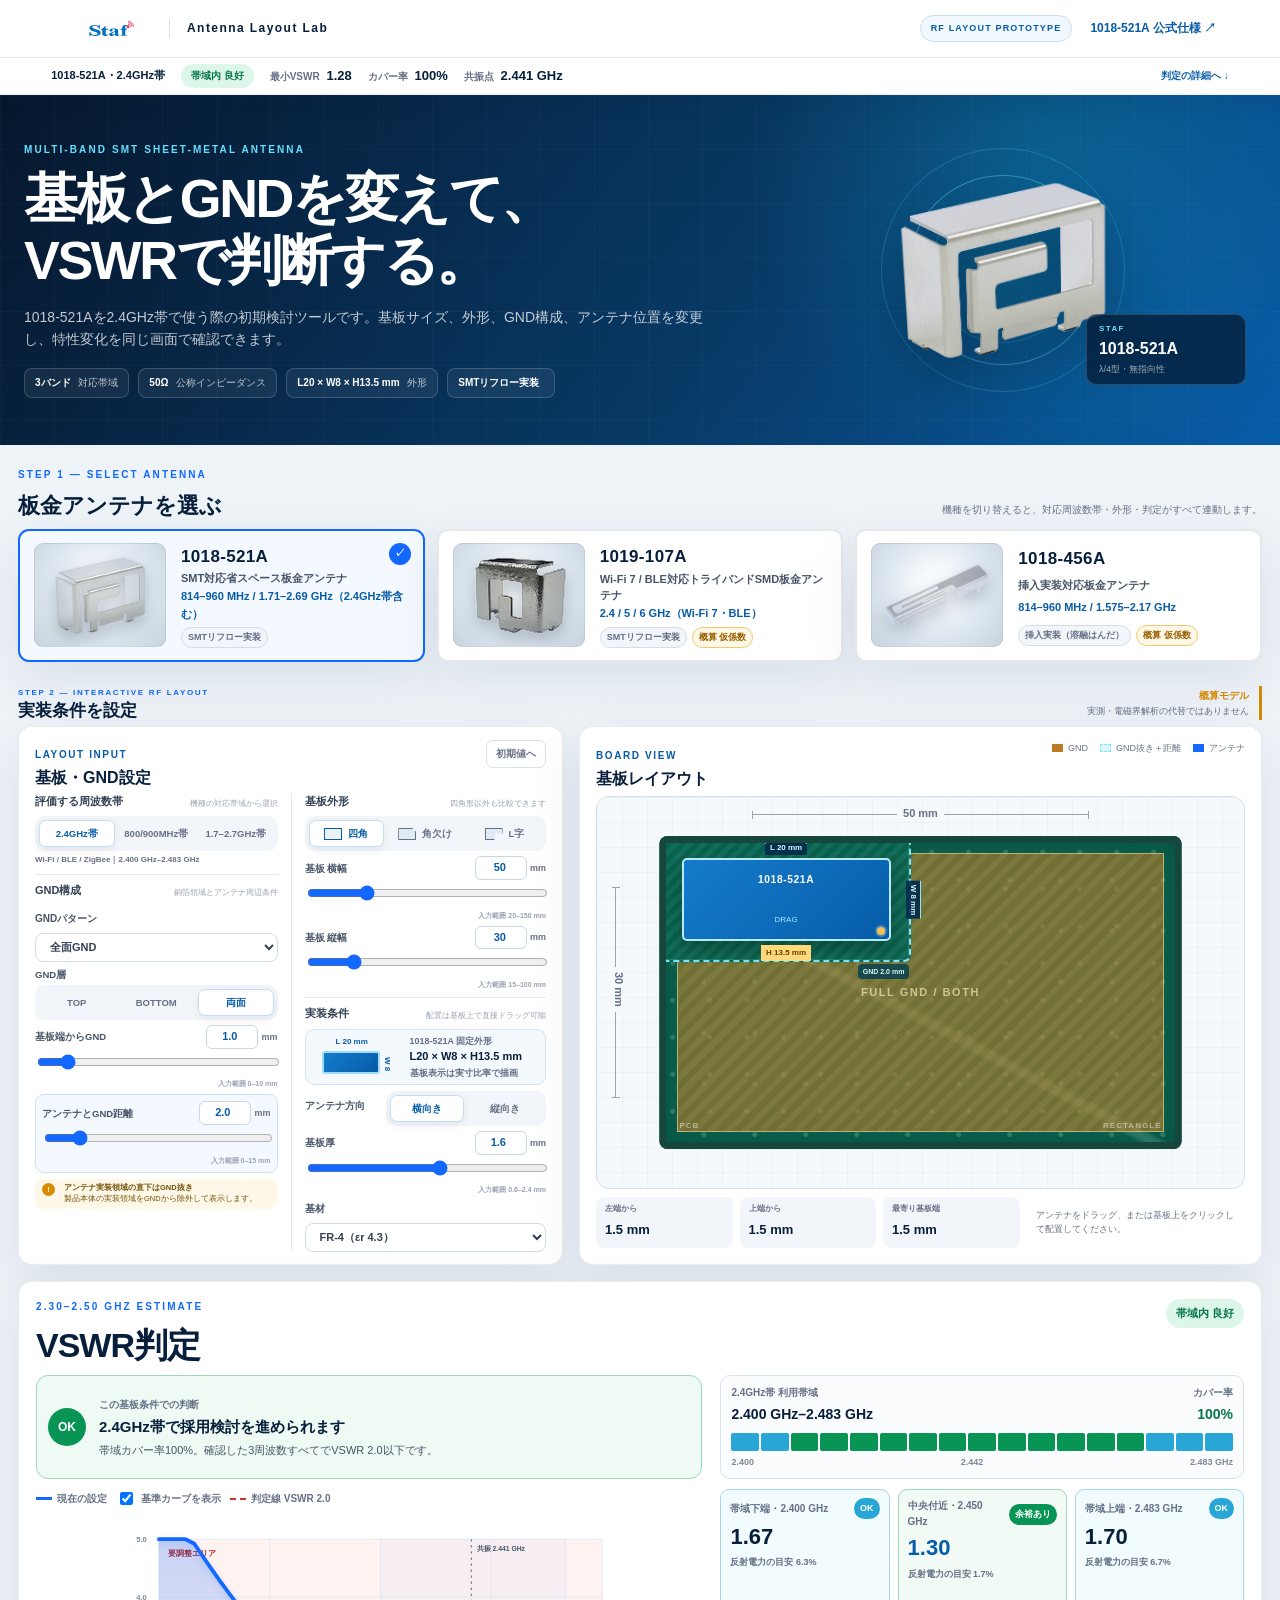
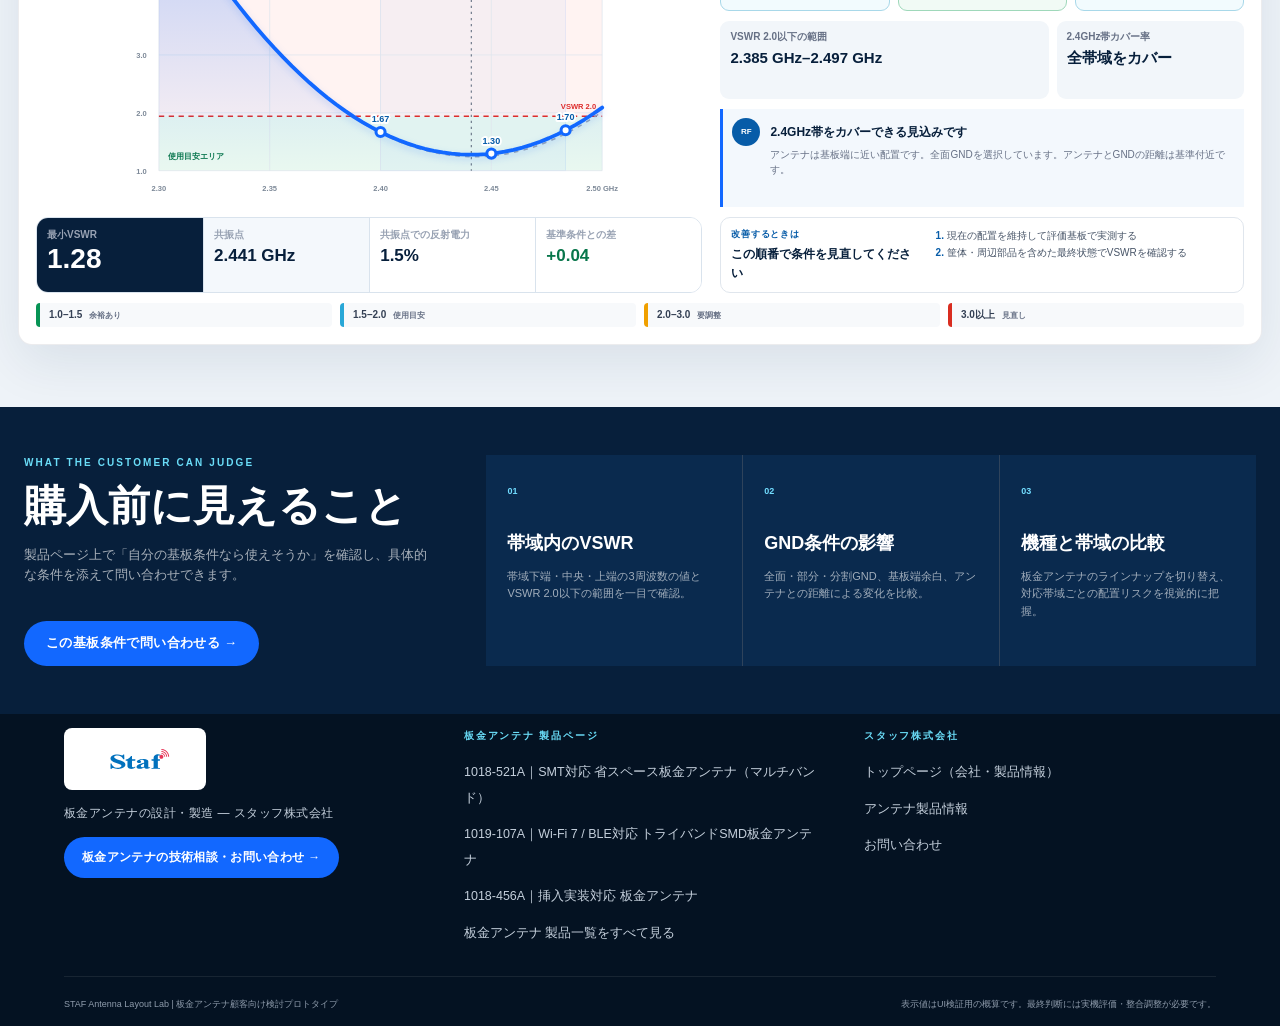
==== commit b17373aa: "ロゴをローカルSVG（images/staf-logo.svg）に差し替え ヘッダー・フッターの会社ロゴを www.staf.co.jp 上のPNG直参照から ローカルのベクターSVGへ変更。濃紺フッ" ====
--- a/index.html
+++ b/index.html
@@ -6,12 +6,12 @@
   <meta name="description" content="スタッフ株式会社の板金アンテナを基板・GND・配置条件から検討する顧客向けWebプロトタイプ">
   <title>STAF Antenna Layout Lab | 板金アンテナ使用可否検討ツール</title>
   <link rel="preconnect" href="https://www.staf.co.jp">
-  <link rel="stylesheet" href="styles.css?v=260615-1">
+  <link rel="stylesheet" href="styles.css?v=260615-2">
 </head>
 <body>
   <header class="topbar">
     <a class="brand" href="https://www.staf.co.jp/" target="_blank" rel="noopener">
-      <img src="https://www.staf.co.jp/dcms_media/image/logo.png" alt="スタッフ株式会社 板金アンテナ">
+      <img src="images/staf-logo.svg" alt="スタッフ株式会社 板金アンテナ">
       <span>Antenna Layout Lab</span>
     </a>
     <div class="topbar-actions">
@@ -476,7 +476,7 @@
     <nav class="footer-nav" aria-label="スタッフ株式会社の関連ページ">
       <div class="footer-col footer-brand-col">
         <a class="footer-logo" href="https://www.staf.co.jp/" target="_blank" rel="noopener">
-          <img src="https://www.staf.co.jp/dcms_media/image/logo.png" alt="スタッフ株式会社 トップページ">
+          <img src="images/staf-logo.svg" alt="スタッフ株式会社 トップページ">
         </a>
         <p class="footer-tagline">板金アンテナの設計・製造 — スタッフ株式会社</p>
         <a class="footer-cta" href="https://www.staf.co.jp/contact.html" target="_blank" rel="noopener">板金アンテナの技術相談・お問い合わせ →</a>
--- a/styles.css
+++ b/styles.css
@@ -1684,8 +1684,18 @@
   gap: 14px;
 }
 
+.footer-logo {
+  display: inline-block;
+  padding: 9px 13px;
+  background: #fff;
+  border-radius: 8px;
+  line-height: 0;
+}
+
 .footer-logo img {
+  display: block;
   width: 116px;
+  height: auto;
 }
 
 .footer-tagline {
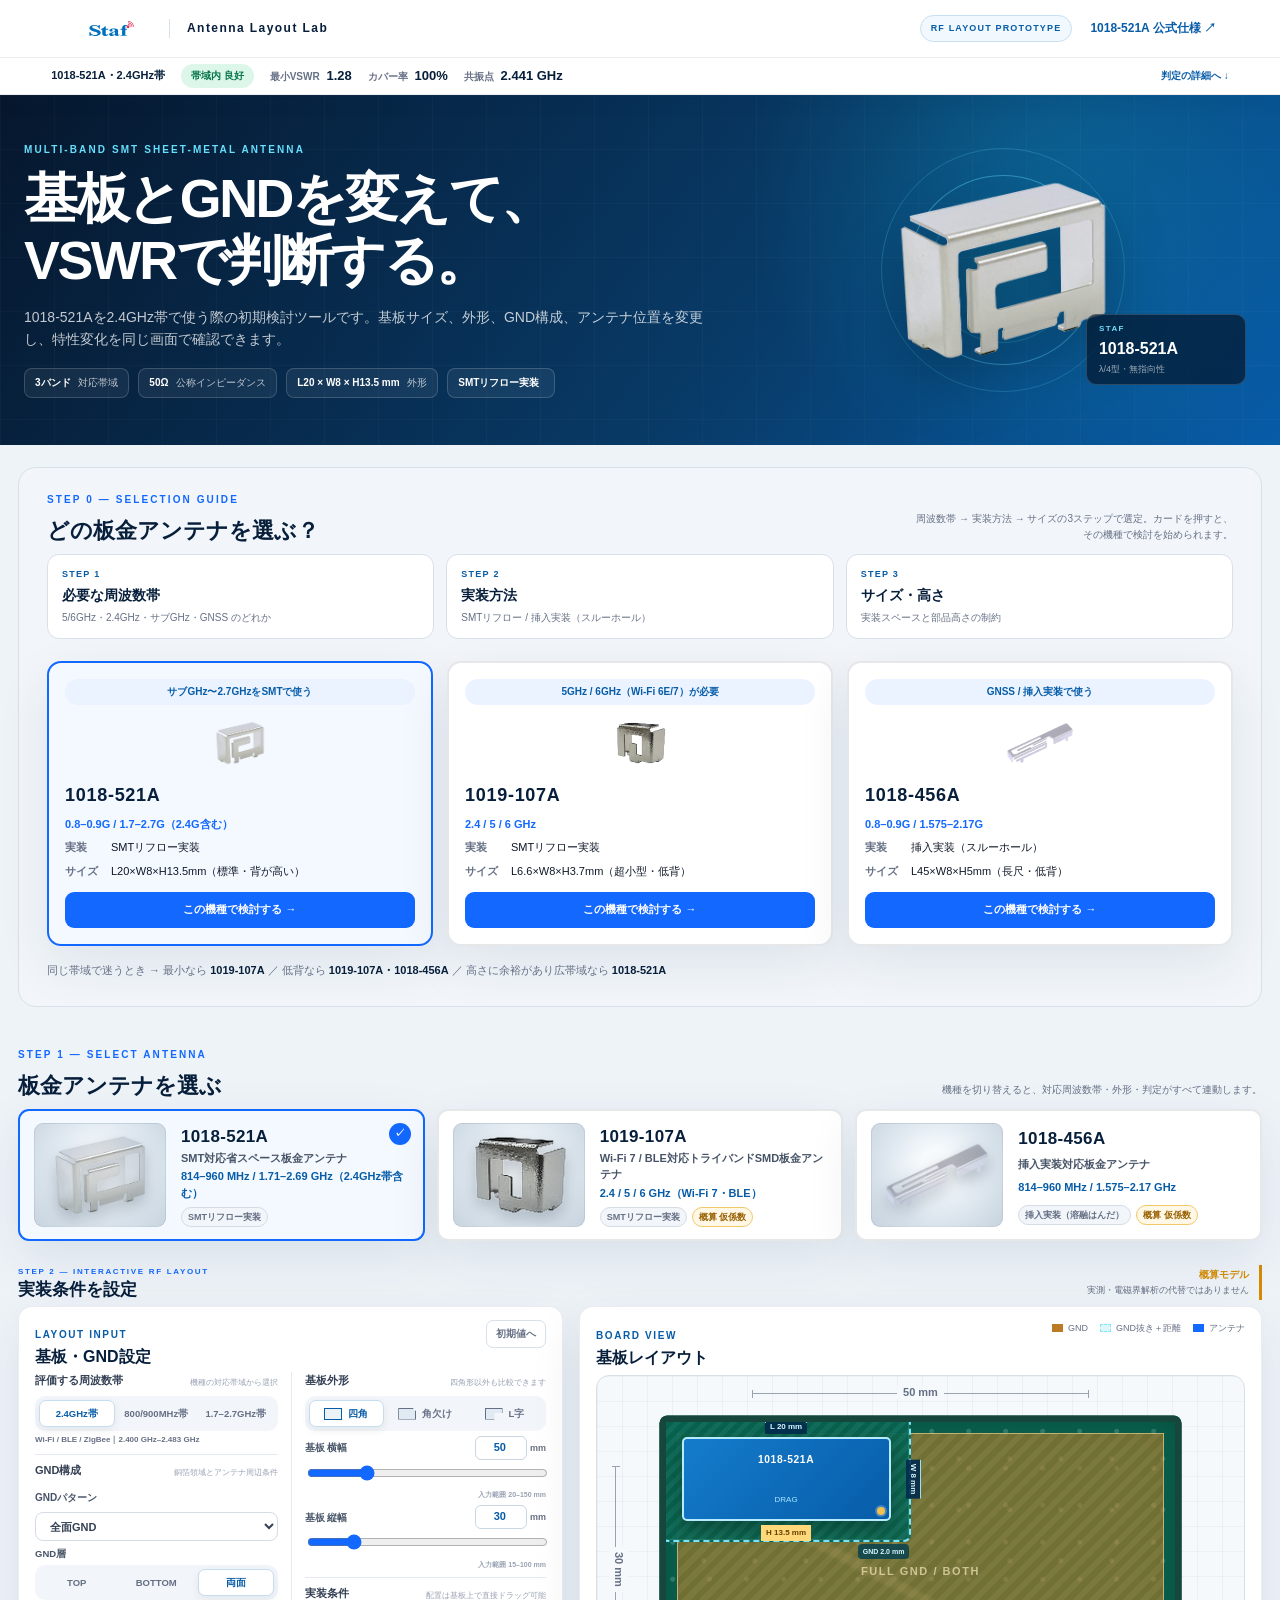
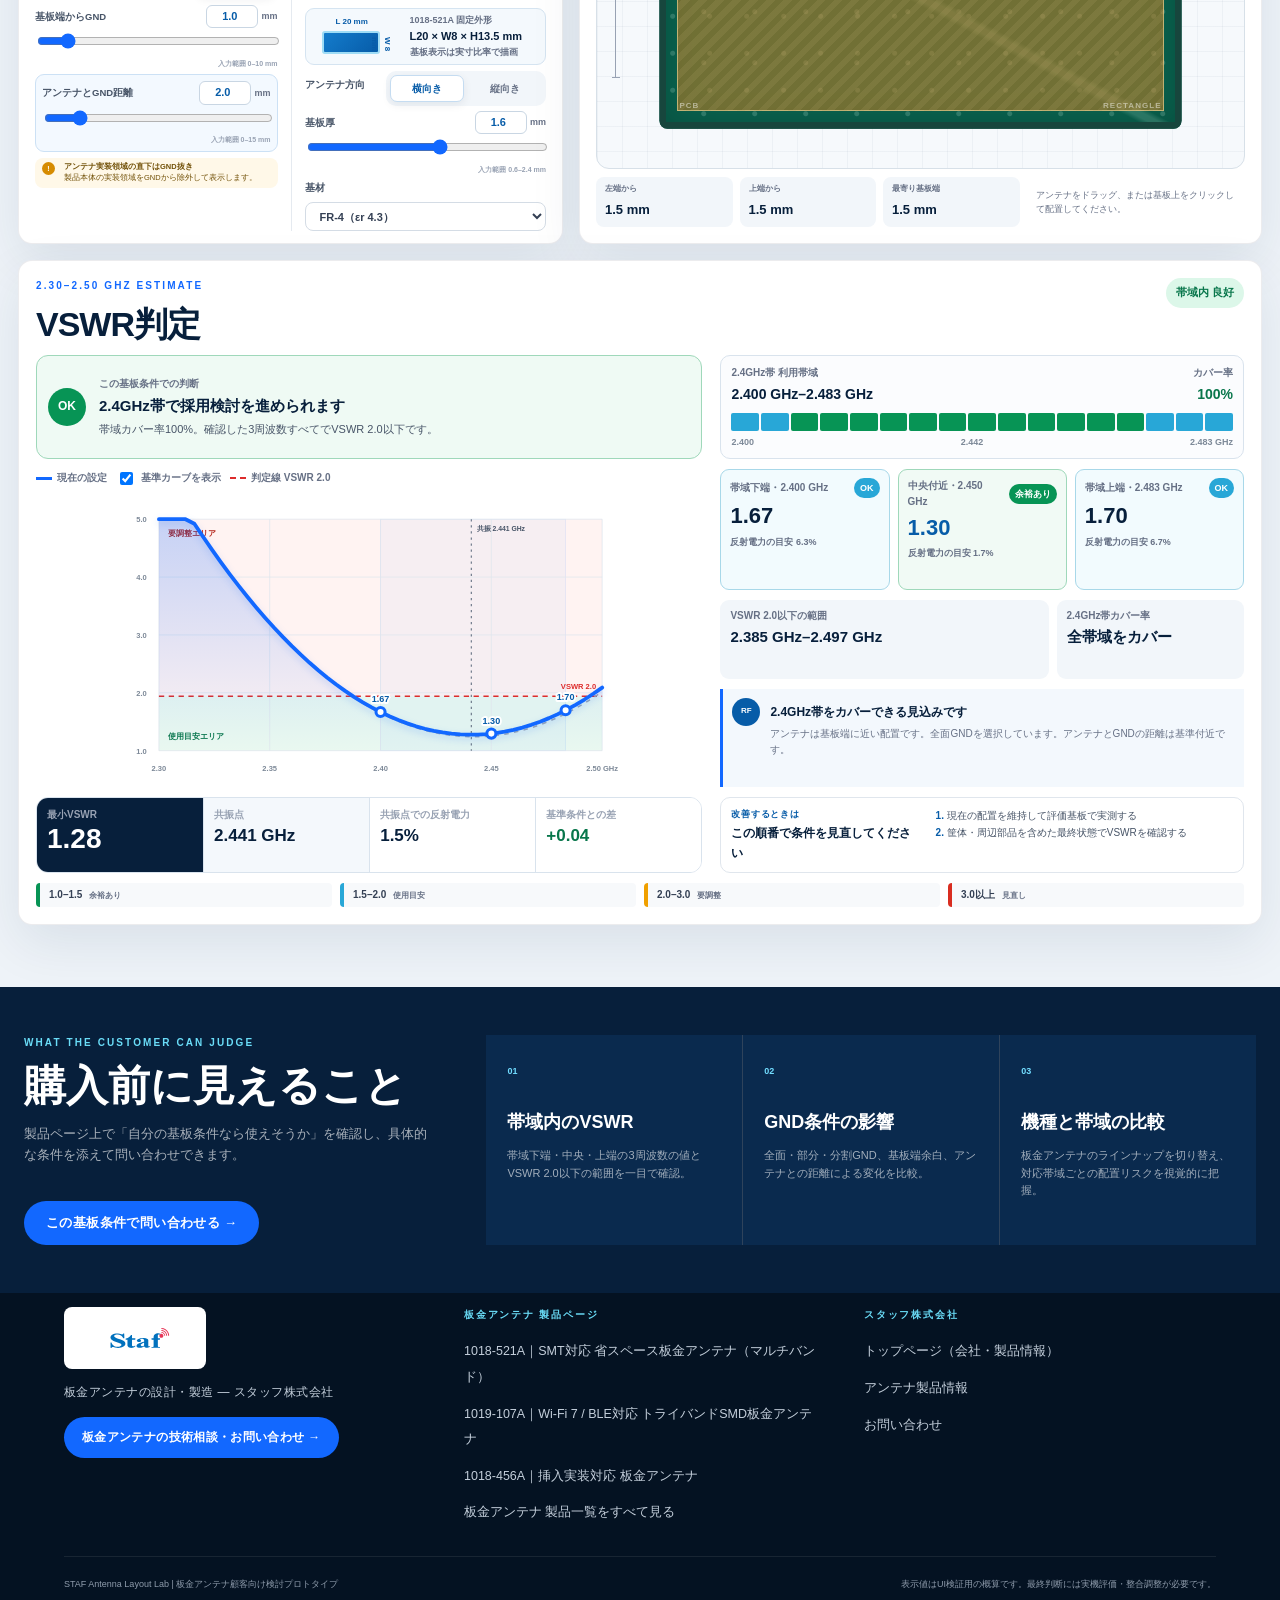
==== commit 1cbb2950: "STEP 0 機種選定ガイド（フローチャート）を追加 周波数帯→実装方法→サイズの3ステップで3機種を選び分ける選定ガイドを STEP1の前に設置。カードを押すとその機種を選択し検討（STEP1）へス" ====
--- a/index.html
+++ b/index.html
@@ -6,7 +6,7 @@
   <meta name="description" content="スタッフ株式会社の板金アンテナを基板・GND・配置条件から検討する顧客向けWebプロトタイプ">
   <title>STAF Antenna Layout Lab | 板金アンテナ使用可否検討ツール</title>
   <link rel="preconnect" href="https://www.staf.co.jp">
-  <link rel="stylesheet" href="styles.css?v=260615-2">
+  <link rel="stylesheet" href="styles.css?v=260615-5">
 </head>
 <body>
   <header class="topbar">
@@ -57,6 +57,23 @@
     </section>
 
     <section class="lab-section">
+      <div class="guide-block">
+        <div class="model-select-heading">
+          <div>
+            <p class="eyebrow">STEP 0 — SELECTION GUIDE</p>
+            <h2>どの板金アンテナを選ぶ？</h2>
+          </div>
+          <p class="model-select-note">周波数帯 → 実装方法 → サイズの3ステップで選定。カードを押すと、その機種で検討を始められます。</p>
+        </div>
+        <ol class="guide-steps">
+          <li><span>STEP 1</span><strong>必要な周波数帯</strong><small>5/6GHz・2.4GHz・サブGHz・GNSS のどれか</small></li>
+          <li><span>STEP 2</span><strong>実装方法</strong><small>SMTリフロー / 挿入実装（スルーホール）</small></li>
+          <li><span>STEP 3</span><strong>サイズ・高さ</strong><small>実装スペースと部品高さの制約</small></li>
+        </ol>
+        <div class="guide-cards" id="guideCards"></div>
+        <p class="guide-tiebreak">同じ帯域で迷うとき → 最小なら <b>1019-107A</b> ／ 低背なら <b>1019-107A・1018-456A</b> ／ 高さに余裕があり広帯域なら <b>1018-521A</b></p>
+      </div>
+
       <div class="model-select-block">
         <div class="model-select-heading">
           <div>
@@ -362,6 +379,10 @@
             <g id="chartPoints"></g>
             <g id="chartPointLabels"></g>
             <g id="axisLabels"></g>
+            <text id="chartMessage" class="chart-message" x="365" y="176" text-anchor="middle" style="display:none">
+              <tspan x="365" dy="0">設計対象外：アンテナがGNDの内側です</tspan>
+              <tspan x="365" dy="30">基板端のGND抜き領域へ移動してください</tspan>
+            </text>
           </svg>
           </div>
 
@@ -508,7 +529,7 @@
     </div>
   </footer>
 
-  <script src="antenna-data.js?v=260612-14"></script>
-  <script src="app.js?v=260612-14"></script>
+  <script src="antenna-data.js?v=260615-5"></script>
+  <script src="app.js?v=260615-5"></script>
 </body>
 </html>
--- a/styles.css
+++ b/styles.css
@@ -3694,3 +3694,220 @@
 .frequency-ring small {
   display: none;
 }
+
+/* ============================================================
+   設計対象外（基板内側）配置のNG表示
+   ============================================================ */
+
+/* グラフ：VSWRカーブを隠し（JS）、背景ゾーン・グリッドを減光 */
+.vswr-chart.chart-disabled .fail-zone,
+.vswr-chart.chart-disabled .pass-zone,
+.vswr-chart.chart-disabled .wifi-band-zone,
+.vswr-chart.chart-disabled .chart-grid,
+.vswr-chart.chart-disabled .threshold-line,
+.vswr-chart.chart-disabled .threshold-label,
+.vswr-chart.chart-disabled .zone-label {
+  opacity: .2;
+}
+
+.chart-message {
+  fill: #b42318;
+  font-size: 19px;
+  font-weight: 900;
+}
+
+.chart-message tspan:last-child {
+  fill: #7d3b36;
+  font-size: 13px;
+  font-weight: 800;
+}
+
+/* アンテナ本体：NG配置を赤枠で明示（リサイズで消えないよう canvas 側に付与） */
+.pcb-canvas.out-of-design .sheet-antenna {
+  outline: 2px solid var(--red);
+  outline-offset: 2px;
+  box-shadow: 0 0 0 4px rgba(221, 44, 44, .18);
+}
+
+/* 最寄り端の数値を赤く強調 */
+.position-readout strong.value-risk {
+  color: var(--red);
+}
+
+/* 3周波数カード：判定対象外（中立グレー） */
+.frequency-cards article.out-of-design {
+  border-color: #d8e0e9;
+  background: #f4f6f9;
+}
+
+.frequency-cards article.out-of-design > strong {
+  color: #98a2b3;
+}
+
+.frequency-cards article.out-of-design b {
+  background: #98a2b3;
+}
+
+/* 帯域セグメント：対象外（中立グレー） */
+.band-segments span.disabled {
+  background: #d8e0e9;
+  opacity: .55;
+}
+
+/* ============================================================
+   STEP 0 機種選定ガイド（フローチャート）
+   ============================================================ */
+.guide-block {
+  margin-bottom: 40px;
+  padding: 24px clamp(16px, 2.5vw, 28px) 26px;
+  border: 1px solid var(--line);
+  border-radius: 18px;
+  background: var(--soft);
+}
+
+.guide-steps {
+  margin: 4px 0 22px;
+  padding: 0;
+  list-style: none;
+  display: grid;
+  grid-template-columns: repeat(3, 1fr);
+  gap: 12px;
+}
+
+.guide-steps li {
+  padding: 12px 14px;
+  display: flex;
+  flex-direction: column;
+  gap: 3px;
+  background: white;
+  border: 1px solid var(--line);
+  border-radius: 12px;
+}
+
+.guide-steps span {
+  color: var(--blue);
+  font-size: 9px;
+  font-weight: 900;
+  letter-spacing: .14em;
+}
+
+.guide-steps strong {
+  color: var(--navy);
+  font-size: 14px;
+}
+
+.guide-steps small {
+  color: var(--muted);
+  font-size: 10px;
+}
+
+.guide-cards {
+  display: grid;
+  grid-template-columns: repeat(3, 1fr);
+  gap: 14px;
+}
+
+.guide-card {
+  padding: 16px;
+  display: flex;
+  flex-direction: column;
+  align-items: flex-start;
+  gap: 6px;
+  border: 2px solid rgba(16, 24, 40, .1);
+  border-radius: 14px;
+  background: white;
+  box-shadow: var(--shadow);
+  text-align: left;
+  cursor: pointer;
+  transition: border-color .15s ease, transform .15s ease;
+}
+
+.guide-card:hover {
+  border-color: #9cc4e8;
+  transform: translateY(-2px);
+}
+
+.guide-card.selected {
+  border-color: var(--blue-bright);
+  background: #f4f9ff;
+}
+
+.guide-card-pick {
+  align-self: stretch;
+  padding: 5px 9px;
+  border-radius: 999px;
+  background: #eaf3ff;
+  color: var(--blue);
+  font-size: 10px;
+  font-weight: 800;
+  text-align: center;
+}
+
+.guide-card-visual {
+  align-self: center;
+  height: 64px;
+  display: grid;
+  place-items: center;
+}
+
+.guide-card-visual img {
+  max-height: 64px;
+  max-width: 72%;
+  object-fit: contain;
+}
+
+.guide-card-id {
+  color: var(--navy);
+  font-size: 18px;
+  font-weight: 900;
+  letter-spacing: .04em;
+}
+
+.guide-card-freq {
+  color: var(--blue-bright);
+  font-size: 11px;
+  font-weight: 800;
+}
+
+.guide-card-spec {
+  color: var(--ink);
+  font-size: 11px;
+}
+
+.guide-card-spec i {
+  display: inline-block;
+  width: 40px;
+  margin-right: 6px;
+  color: var(--muted);
+  font-style: normal;
+  font-weight: 800;
+}
+
+.guide-card-cta {
+  margin-top: 6px;
+  align-self: stretch;
+  padding: 9px;
+  border-radius: 9px;
+  background: var(--blue-bright);
+  color: white;
+  font-size: 11px;
+  font-weight: 800;
+  text-align: center;
+}
+
+.guide-tiebreak {
+  margin: 16px 0 0;
+  color: var(--muted);
+  font-size: 11px;
+}
+
+.guide-tiebreak b {
+  color: var(--navy);
+}
+
+@media (max-width: 680px) {
+  .guide-steps,
+  .guide-cards {
+    grid-template-columns: 1fr;
+  }
+}
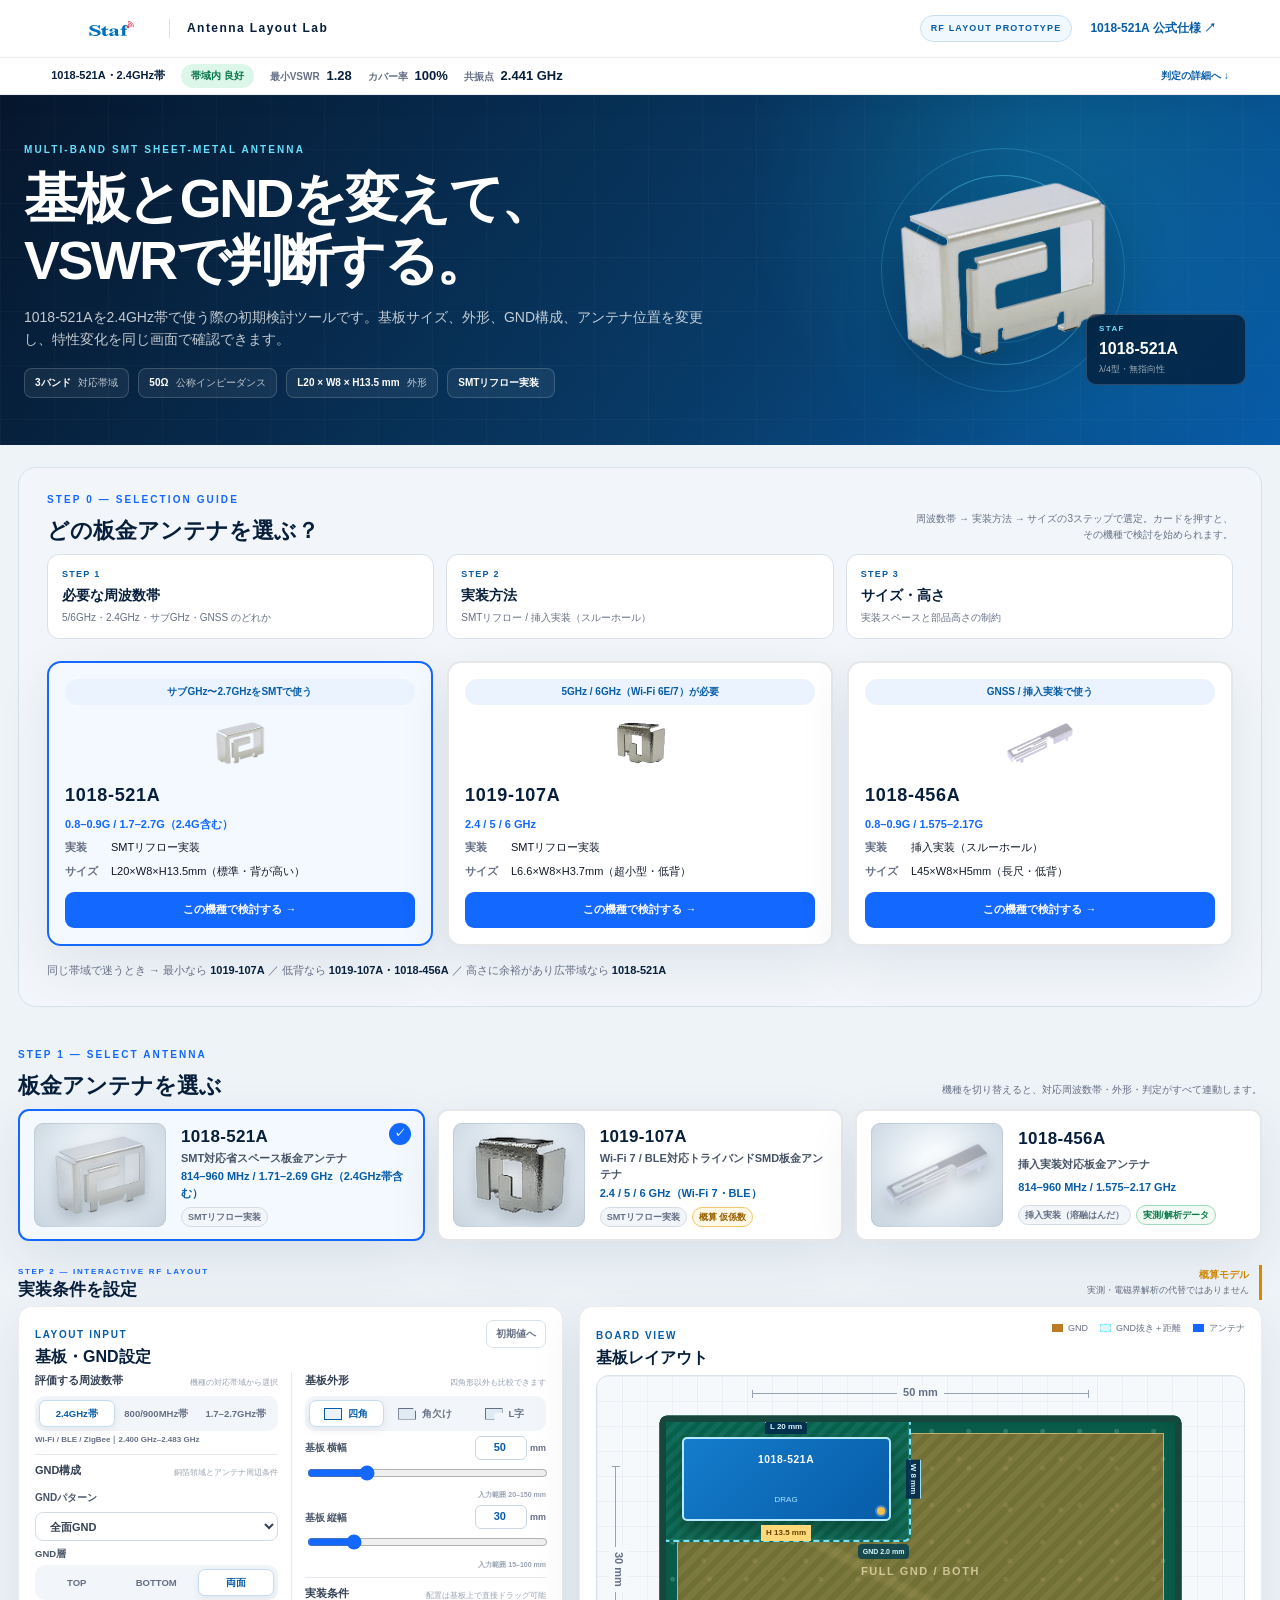
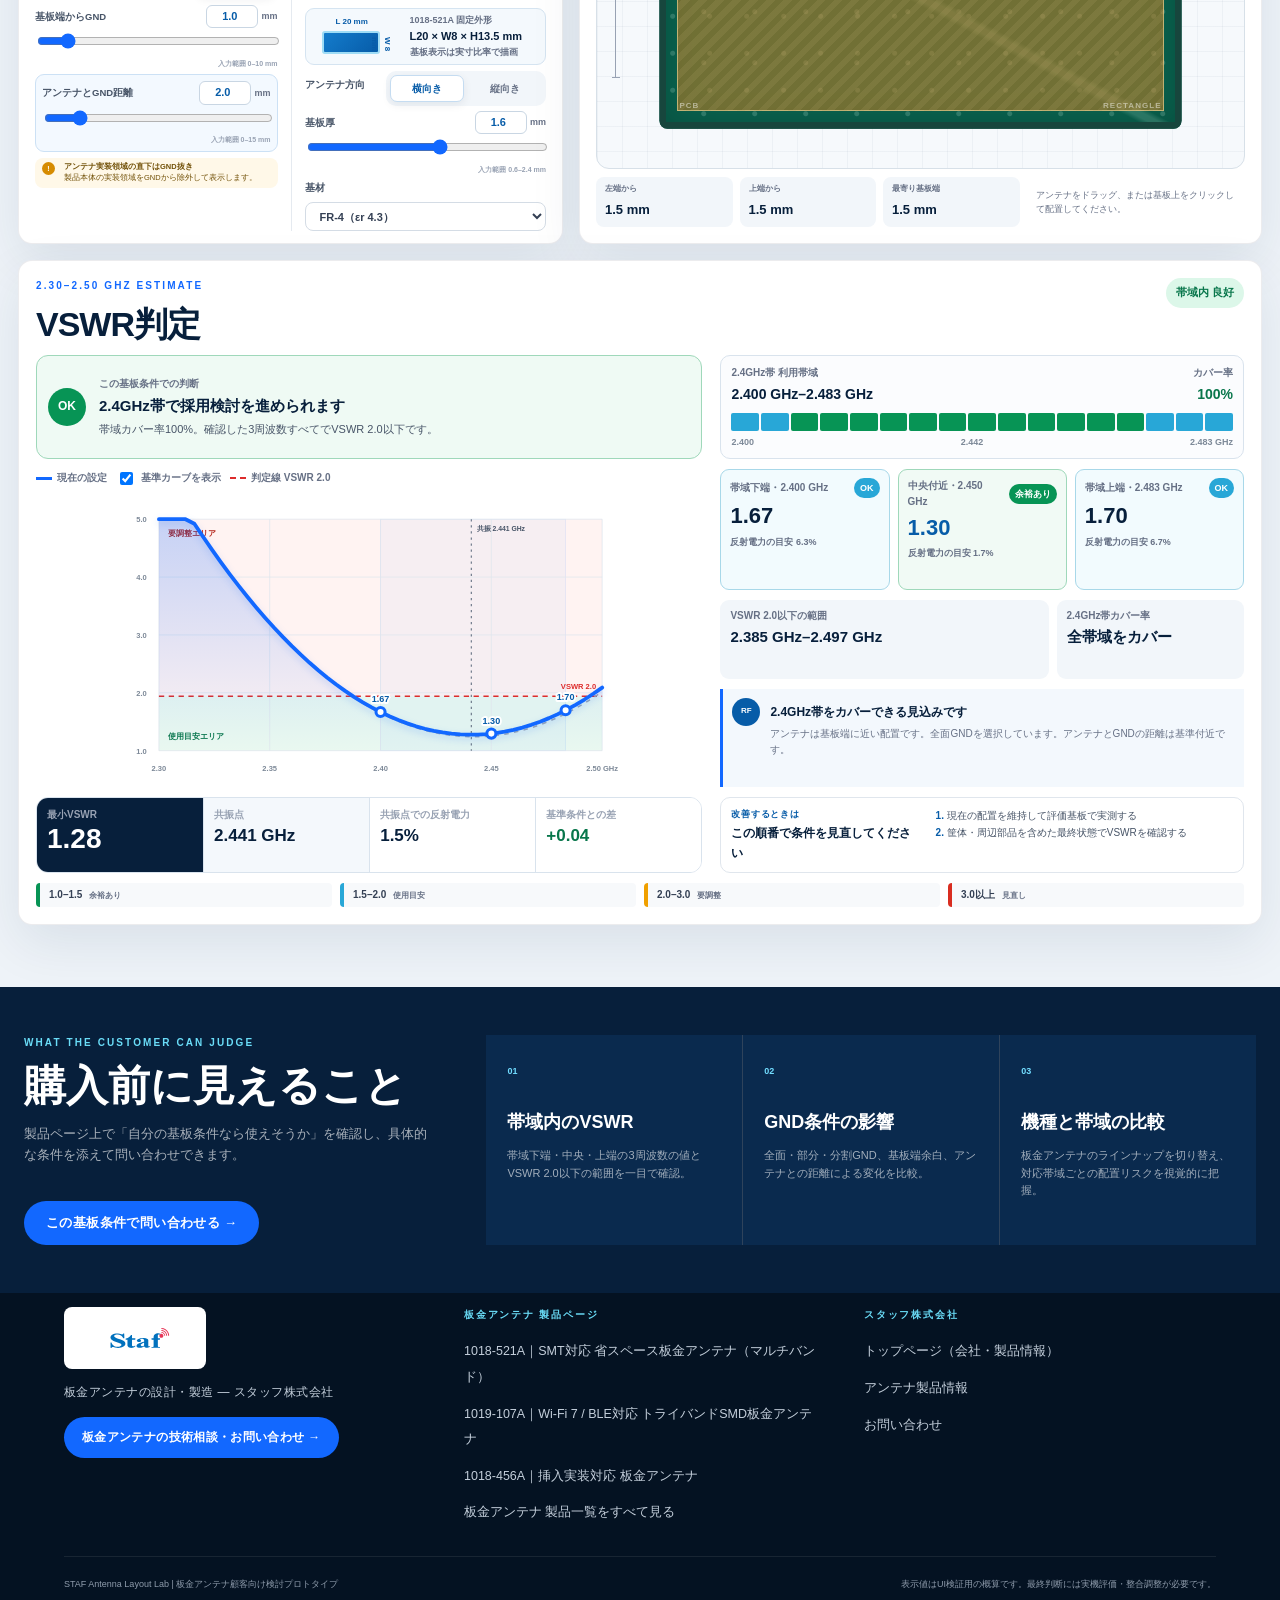
==== commit 6f17cbac: "1018-456A を実シミュレーションデータ駆動に（VSWR＋放射効率） お試しシミュレーター由来の実データ（基板幅50/55/60 × 基板長20-110 × 周波数）をコンパクトJSONに抽出し" ====
--- a/index.html
+++ b/index.html
@@ -6,7 +6,7 @@
   <meta name="description" content="スタッフ株式会社の板金アンテナを基板・GND・配置条件から検討する顧客向けWebプロトタイプ">
   <title>STAF Antenna Layout Lab | 板金アンテナ使用可否検討ツール</title>
   <link rel="preconnect" href="https://www.staf.co.jp">
-  <link rel="stylesheet" href="styles.css?v=260615-5">
+  <link rel="stylesheet" href="styles.css?v=260615-6">
 </head>
 <body>
   <header class="topbar">
@@ -529,7 +529,8 @@
     </div>
   </footer>
 
-  <script src="antenna-data.js?v=260615-5"></script>
-  <script src="app.js?v=260615-5"></script>
+  <script src="antenna-data.js?v=260615-6"></script>
+  <script src="antenna-456a-data.js?v=260615-6"></script>
+  <script src="app.js?v=260615-6"></script>
 </body>
 </html>
--- a/styles.css
+++ b/styles.css
@@ -1910,6 +1910,12 @@
   background: #fff8e7;
 }
 
+.model-tag.data {
+  border-color: #9fd8ba;
+  color: #0a7a4a;
+  background: #f1faf5;
+}
+
 .band-options {
   padding: 4px;
   display: grid;
